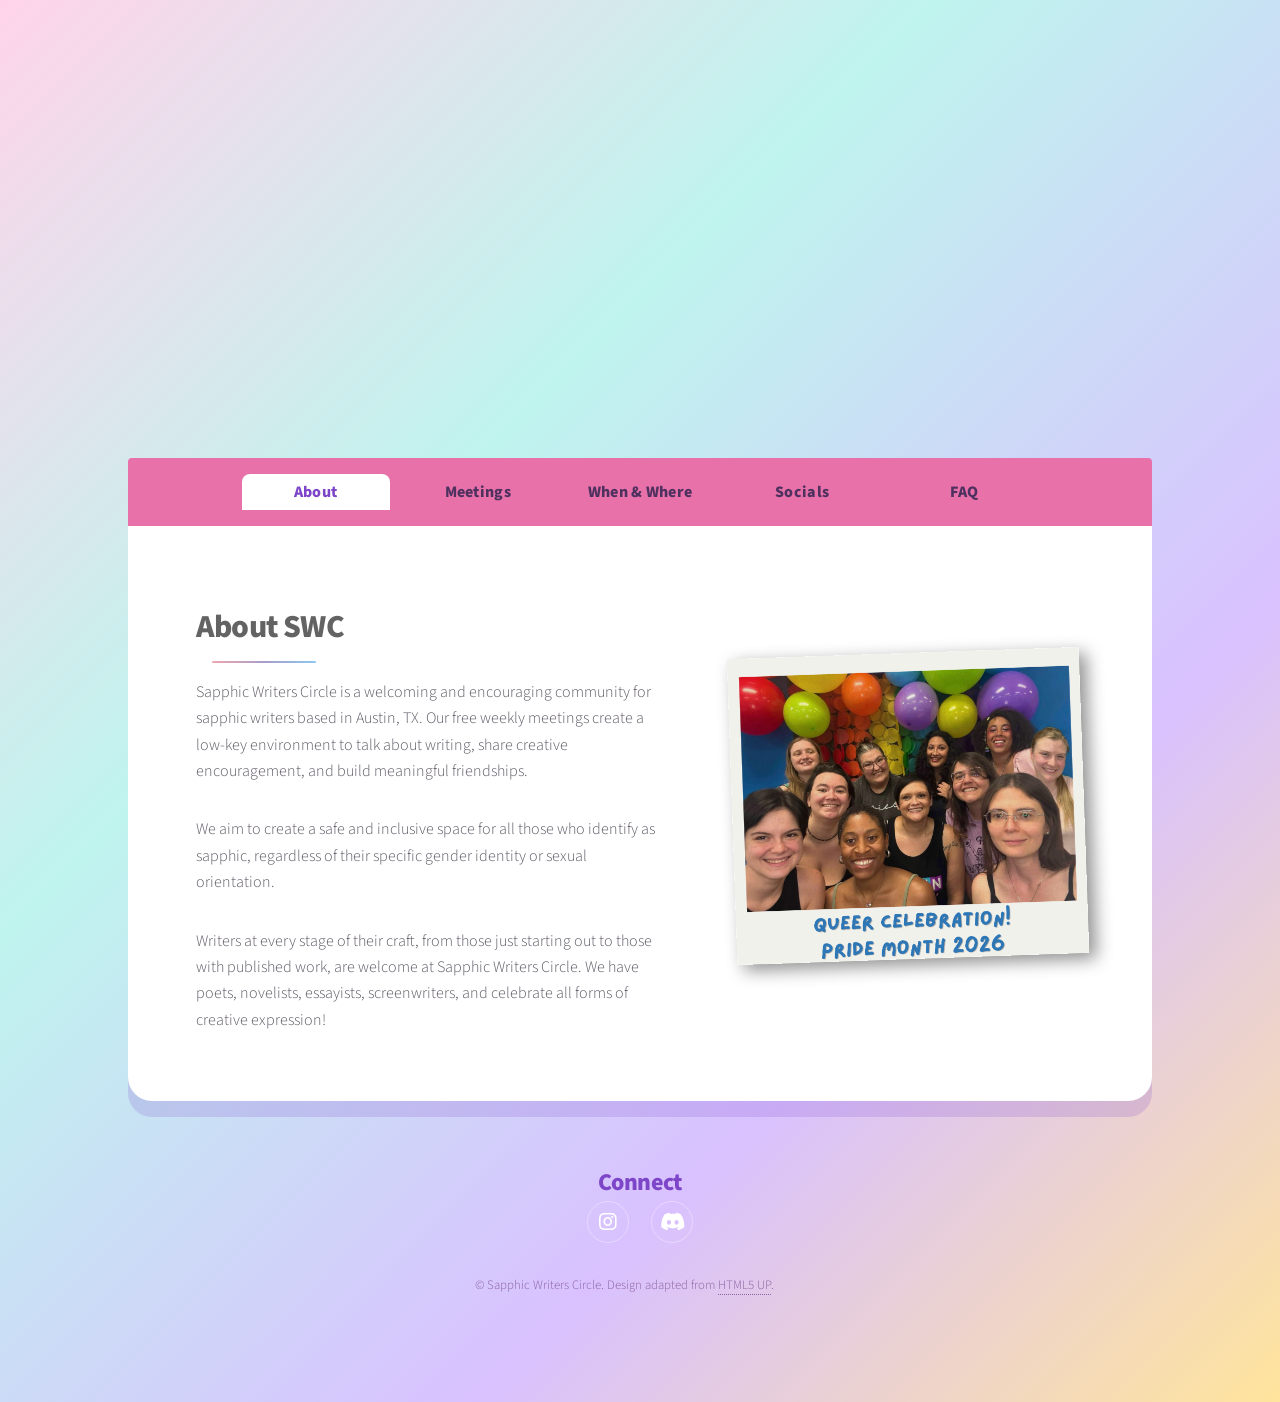
==== index.html @ b9297d07 "added custom discord widget" ====
<!doctype html>
<!--
	Stellar by HTML5 UP
	html5up.net | @ajlkn
	Free for personal and commercial use under the CCA 3.0 license (html5up.net/license)
-->
<html>
  <head>
    <!-- Google tag (gtag.js) -->
<script async src="https://www.googletagmanager.com/gtag/js?id=G-X03VENCHC3"></script>
<script>
  window.dataLayer = window.dataLayer || [];
  function gtag(){dataLayer.push(arguments);}
  gtag('js', new Date());

  gtag('config', 'G-X03VENCHC3');
</script>
    <title>Sapphic Writers Circle | Austin, TX</title>
    <link rel="icon" href="./favicon.ico" type="image/x-icon" />
    <meta charset="utf-8" />
    <meta
      name="viewport"
      content="width=device-width, initial-scale=1, user-scalable=no"
    />
    <meta
      name="description"
      content="Sapphic Writers Circle is a community writing group for sapphic writers in Austin, TX."
    />
    <link rel="stylesheet" href="assets/css/main.css" />
    <noscript
      ><link rel="stylesheet" href="assets/css/noscript.css"
    /></noscript>
    <link rel="stylesheet" href="assets/css/swc.css" />
  </head>
  <body class="is-preload">
    <div id="wrapper">
      <header id="header" class="alt">
        <span class="logo"><img src="images/swc2.svg" alt="" /></span>
        <h1>Sapphic Writers Circle</h1>
        <p>Community & creative support for sapphic writers in Austin, TX</p>
        <ul class="actions special">
          <li>
            <button class="button primary tab-link" data-tab="meetings">
              Come to a Meeting
            </button>
          </li>
          <li>
            <button class="button tab-link" data-tab="join">
              Join the Discord
            </button>
          </li>
        </ul>
      </header>

      <nav id="nav">
        <ul>
          <li>
            <button class="tab-link active" data-tab="about">About</button>
          </li>
          <li>
            <button class="tab-link" data-tab="expect">Meetings</button>
          </li>
          <li>
            <button class="tab-link" data-tab="meetings">When & Where</button>
          </li>
          <li><button class="tab-link" data-tab="join">Socials</button></li>
          <li><button class="tab-link" data-tab="faq">FAQ</button></li>
        </ul>
      </nav>

      <div id="main">
        <section id="about" class="main tab-panel active">
          <div class="spotlight">
            <div class="content">
              <header class="major">
                <h2 class="about-heading">About SWC</h2>
              </header>
              <p>
                Sapphic Writers Circle is a welcoming and encouraging community
                for sapphic writers based in Austin, TX. Our free weekly
                meetings create a low-key environment to talk about writing,
                share creative encouragement, and build meaningful friendships.
              </p>

              <p>
                We aim to create a safe and inclusive space for all those who
                identify as sapphic, regardless of their specific gender
                identity or sexual orientation.
              </p>

              <p>
                Writers at every stage of their craft, from those just starting
                out to those with published work, are welcome at Sapphic Writers
                Circle. We have poets, novelists, essayists, screenwriters, and
                celebrate all forms of creative expression!
              </p>
            </div>
            <span class="image about-image">
              <img src="images/swc-snap2.png" alt="" />
            </span>
          </div>
        </section>

        <section id="expect" class="main special tab-panel">
          <header class="major">
            <h2>What to Expect</h2>
            <p>
              No one likes being the new person in a room, so we want you to
              feel welcome from the start. Every meeting starts with a short
              round of intros: name, pronouns, and what type of writing you
              enjoy. We are all here to build community, and every person who
              walks in the door helps us do that.
            </p>
            <p>
              Beyond that, each meeting will look a little bit different! Here's
              a few of the activities we do:
            </p>
          </header>

          <ul class="features">
            <li>
              <span class="icon major style1 fa-comments"></span>
              <h3>Peer Workshops</h3>
              <p>
                We give encouraging feedback on each other’s writing, with a
                focus on what's working and what we want to see more of!
              </p>
            </li>
            <li>
              <span class="icon major style3 fa-lightbulb"></span>
              <h3>Zines & Creative Projects</h3>
              <p>
                We collaborate on themed zines and other projects, from
                brainstorming to reviewing submissions and putting everything
                together.
              </p>
            </li>
            <li>
              <span class="icon major style5 fa-star"></span>
              <h3>Odds & Ends</h3>
              <p>
                Some weeks are more casual: writing exercises and games, free
                write time, or seasonal parties. These weeks may be super
                unstructured, or we may have them planned weeks in advance.
              </p>
            </li>
          </ul>
        </section>

        <section id="meetings" class="main special tab-panel">
          <header class="major">
            <h2>When & Where</h2>
            <p id="wand">Every Saturday at 4 p.m.</p>
            <p id="andw">
              1700 Rutherford Ln<br />
              Austin, TX 78754
            </p>
            <p class="meeting-note">Free to attend and no RSVP required!</p>
          </header>

          <ul class="statistics">
            <li class="style1">
              <span class="icon solid fa-calendar"></span>
              <span class="stat-main">Saturday</span>
              <span class="stat-sub">Weekly</span>
            </li>

            <li class="style2">
              <span class="icon solid fa-clock"></span>
              <span class="stat-main">4:00 PM</span>
              <span class="stat-sub">2-hour sessions</span>
            </li>

            <li class="style3">
              <a
                class="location-card-link"
                href="https://maps.app.goo.gl/gLRKmzJCz7M3WcKt9"
                target="_blank"
                rel="noopener noreferrer"
                aria-label="Open 1700 Rutherford Lane in Google Maps"
              >
                <span class="icon solid fa-map-marker-alt"></span>

                <span class="stat-main address">
                  <span class="address-line-1">1700 Rutherford Ln</span>
                  <span class="address-line-2">Austin, TX 78754</span>
                </span>

                <span class="stat-sub">at Family Eldercare</span>
                <span class="stat-note">(use employee entrance!)</span>
                <!-- <span class="stat-action">Tap for directions →</span> -->
              </a>
            </li>
          </ul>

          <p class="content-thanks">
            Huge thanks to Family Eldercare for generously providing this space
            for us to meet in! Plenty of parking, A/C, and gender neutral
            bathrooms... what more could a sapphic want?
          </p>
        </section>

        <section id="join" class="main special tab-panel">
          <header class="major">
            <h2>Socials</h2>
          </header>

          <footer class="major">
           
            <ul class="social-widgets">

              <li>
                <div class="social-widget-intro">
              <p>
                  Follow us on Instagram for meeting reminders, cute event photos, and
                  important announcements.
                </p>
            </div>
                <blockquote
                  class="instagram-media"
                  data-instgrm-permalink="https://www.instagram.com/sapphicwriterscircle/?utm_source=ig_embed&amp;utm_campaign=loading"
                  data-instgrm-version="14"
                  style="
                    background: #fff;
                    border: 0;
                    border-radius: 3px;
                    box-shadow:
                      0 0 1px 0 rgba(0, 0, 0, 0.5),
                      0 1px 10px 0 rgba(0, 0, 0, 0.15);
                    margin: 1px;
                    max-width: 540px;
                    min-width: 326px;
                    padding: 0;
                    width: 99.375%;
                    width: -webkit-calc(100% - 2px);
                    width: calc(100% - 2px);
                  "
                >
                  <div style="padding: 16px">
                    <a
                      href="https://www.instagram.com/sapphicwriterscircle/?utm_source=ig_embed&amp;utm_campaign=loading"
                      style="
                        background: #ffffff;
                        line-height: 0;
                        padding: 0 0;
                        text-align: center;
                        text-decoration: none;
                        width: 100%;
                      "
                      target="_blank"
                    >
                      <div
                        style="
                          display: flex;
                          flex-direction: row;
                          align-items: center;
                        "
                      >
                        <div
                          style="
                            background-color: #f4f4f4;
                            border-radius: 50%;
                            flex-grow: 0;
                            height: 40px;
                            margin-right: 14px;
                            width: 40px;
                          "
                        ></div>
                        <div
                          style="
                            display: flex;
                            flex-direction: column;
                            flex-grow: 1;
                            justify-content: center;
                          "
                        >
                          <div
                            style="
                              background-color: #f4f4f4;
                              border-radius: 4px;
                              flex-grow: 0;
                              height: 14px;
                              margin-bottom: 6px;
                              width: 100px;
                            "
                          ></div>
                          <div
                            style="
                              background-color: #f4f4f4;
                              border-radius: 4px;
                              flex-grow: 0;
                              height: 14px;
                              width: 60px;
                            "
                          ></div>
                        </div>
                      </div>
                      <div style="padding: 19% 0"></div>
                      <div
                        style="
                          display: block;
                          height: 50px;
                          margin: 0 auto 12px;
                          width: 50px;
                        "
                      >
                        <svg
                          width="50px"
                          height="50px"
                          viewBox="0 0 60 60"
                          version="1.1"
                          xmlns="https://www.w3.org/2000/svg"
                          xmlns:xlink="https://www.w3.org/1999/xlink"
                        >
                          <g
                            stroke="none"
                            stroke-width="1"
                            fill="none"
                            fill-rule="evenodd"
                          >
                            <g
                              transform="translate(-511.000000, -20.000000)"
                              fill="#000000"
                            >
                              <g>
                                <path
                                  d="M556.869,30.41 C554.814,30.41 553.148,32.076 553.148,34.131 C553.148,36.186 554.814,37.852 556.869,37.852 C558.924,37.852 560.59,36.186 560.59,34.131 C560.59,32.076 558.924,30.41 556.869,30.41 M541,60.657 C535.114,60.657 530.342,55.887 530.342,50 C530.342,44.114 535.114,39.342 541,39.342 C546.887,39.342 551.658,44.114 551.658,50 C551.658,55.887 546.887,60.657 541,60.657 M541,33.886 C532.1,33.886 524.886,41.1 524.886,50 C524.886,58.899 532.1,66.113 541,66.113 C549.9,66.113 557.115,58.899 557.115,50 C557.115,41.1 549.9,33.886 541,33.886 M565.378,62.101 C565.244,65.022 564.756,66.606 564.346,67.663 C563.803,69.06 563.154,70.057 562.106,71.106 C561.058,72.155 560.06,72.803 558.662,73.347 C557.607,73.757 556.021,74.244 553.102,74.378 C549.944,74.521 548.997,74.552 541,74.552 C533.003,74.552 532.056,74.521 528.898,74.378 C525.979,74.244 524.393,73.757 523.338,73.347 C521.94,72.803 520.942,72.155 519.894,71.106 C518.846,70.057 518.197,69.06 517.654,67.663 C517.244,66.606 516.755,65.022 516.623,62.101 C516.479,58.943 516.448,57.996 516.448,50 C516.448,42.003 516.479,41.056 516.623,37.899 C516.755,34.978 517.244,33.391 517.654,32.338 C518.197,30.938 518.846,29.942 519.894,28.894 C520.942,27.846 521.94,27.196 523.338,26.654 C524.393,26.244 525.979,25.756 528.898,25.623 C532.057,25.479 533.004,25.448 541,25.448 C548.997,25.448 549.943,25.479 553.102,25.623 C556.021,25.756 557.607,26.244 558.662,26.654 C560.06,27.196 561.058,27.846 562.106,28.894 C563.154,29.942 563.803,30.938 564.346,32.338 C564.756,33.391 565.244,34.978 565.378,37.899 C565.522,41.056 565.552,42.003 565.552,50 C565.552,57.996 565.522,58.943 565.378,62.101 M570.82,37.631 C570.674,34.438 570.167,32.258 569.425,30.349 C568.659,28.377 567.633,26.702 565.965,25.035 C564.297,23.368 562.623,22.342 560.652,21.575 C558.743,20.834 556.562,20.326 553.369,20.18 C550.169,20.033 549.148,20 541,20 C532.853,20 531.831,20.033 528.631,20.18 C525.438,20.326 523.257,20.834 521.349,21.575 C519.376,22.342 517.703,23.368 516.035,25.035 C514.368,26.702 513.342,28.377 512.574,30.349 C511.834,32.258 511.326,34.438 511.181,37.631 C511.035,40.831 511,41.851 511,50 C511,58.147 511.035,59.17 511.181,62.369 C511.326,65.562 511.834,67.743 512.574,69.651 C513.342,71.625 514.368,73.296 516.035,74.965 C517.703,76.634 519.376,77.658 521.349,78.425 C523.257,79.167 525.438,79.673 528.631,79.82 C531.831,79.965 532.853,80.001 541,80.001 C549.148,80.001 550.169,79.965 553.369,79.82 C556.562,79.673 558.743,79.167 560.652,78.425 C562.623,77.658 564.297,76.634 565.965,74.965 C567.633,73.296 568.659,71.625 569.425,69.651 C570.167,67.743 570.674,65.562 570.82,62.369 C570.966,59.17 571,58.147 571,50 C571,41.851 570.966,40.831 570.82,37.631"
                                ></path>
                              </g>
                            </g>
                          </g>
                        </svg>
                      </div>
                      <div style="padding-top: 8px">
                        <div
                          style="
                            color: #3897f0;
                            font-family: Arial, sans-serif;
                            font-size: 14px;
                            font-style: normal;
                            font-weight: 550;
                            line-height: 18px;
                          "
                        >
                          View this profile on Instagram
                        </div>
                      </div>
                      <div style="padding: 12.5% 0"></div>
                      <div
                        style="
                          display: flex;
                          flex-direction: row;
                          margin-bottom: 14px;
                          align-items: center;
                        "
                      >
                        <div>
                          <div
                            style="
                              background-color: #f4f4f4;
                              border-radius: 50%;
                              height: 12.5px;
                              width: 12.5px;
                              transform: translateX(0px) translateY(7px);
                            "
                          ></div>
                          <div
                            style="
                              background-color: #f4f4f4;
                              height: 12.5px;
                              transform: rotate(-45deg) translateX(3px)
                                translateY(1px);
                              width: 12.5px;
                              flex-grow: 0;
                              margin-right: 14px;
                              margin-left: 2px;
                            "
                          ></div>
                          <div
                            style="
                              background-color: #f4f4f4;
                              border-radius: 50%;
                              height: 12.5px;
                              width: 12.5px;
                              transform: translateX(9px) translateY(-18px);
                            "
                          ></div>
                        </div>
                        <div style="margin-left: 8px">
                          <div
                            style="
                              background-color: #f4f4f4;
                              border-radius: 50%;
                              flex-grow: 0;
                              height: 20px;
                              width: 20px;
                            "
                          ></div>
                          <div
                            style="
                              width: 0;
                              height: 0;
                              border-top: 2px solid transparent;
                              border-left: 6px solid #f4f4f4;
                              border-bottom: 2px solid transparent;
                              transform: translateX(16px) translateY(-4px)
                                rotate(30deg);
                            "
                          ></div>
                        </div>
                        <div style="margin-left: auto">
                          <div
                            style="
                              width: 0px;
                              border-top: 8px solid #f4f4f4;
                              border-right: 8px solid transparent;
                              transform: translateY(16px);
                            "
                          ></div>
                          <div
                            style="
                              background-color: #f4f4f4;
                              flex-grow: 0;
                              height: 12px;
                              width: 16px;
                              transform: translateY(-4px);
                            "
                          ></div>
                          <div
                            style="
                              width: 0;
                              height: 0;
                              border-top: 8px solid #f4f4f4;
                              border-left: 8px solid transparent;
                              transform: translateY(-4px) translateX(8px);
                            "
                          ></div>
                        </div>
                      </div>
                      <div
                        style="
                          display: flex;
                          flex-direction: column;
                          flex-grow: 1;
                          justify-content: center;
                          margin-bottom: 24px;
                        "
                      >
                        <div
                          style="
                            background-color: #f4f4f4;
                            border-radius: 4px;
                            flex-grow: 0;
                            height: 14px;
                            margin-bottom: 6px;
                            width: 224px;
                          "
                        ></div>
                        <div
                          style="
                            background-color: #f4f4f4;
                            border-radius: 4px;
                            flex-grow: 0;
                            height: 14px;
                            width: 144px;
                          "
                        ></div></div
                    ></a>
                    <p
                      style="
                        color: #c9c8cd;
                        font-family: Arial, sans-serif;
                        font-size: 14px;
                        line-height: 17px;
                        margin-bottom: 0;
                        margin-top: 8px;
                        overflow: hidden;
                        padding: 8px 0 7px;
                        text-align: center;
                        text-overflow: ellipsis;
                        white-space: nowrap;
                      "
                    >
                      <a
                        href="https://www.instagram.com/sapphicwriterscircle/?utm_source=ig_embed&amp;utm_campaign=loading"
                        style="
                          color: #c9c8cd;
                          font-family: Arial, sans-serif;
                          font-size: 14px;
                          font-style: normal;
                          font-weight: normal;
                          line-height: 17px;
                        "
                        target="_blank"
                        >Sapphic Writers ATX</a
                      >
                      (@<a
                        href="https://www.instagram.com/sapphicwriterscircle/?utm_source=ig_embed&amp;utm_campaign=loading"
                        style="
                          color: #c9c8cd;
                          font-family: Arial, sans-serif;
                          font-size: 14px;
                          font-style: normal;
                          font-weight: normal;
                          line-height: 17px;
                        "
                        target="_blank"
                        >sapphicwriterscircle</a
                      >) • Instagram photos and videos
                    </p>
                  </div>
                </blockquote>
                <script async src="//www.instagram.com/embed.js"></script>
              </li>
         <div class="social-widget-intro">
              <p>
                  Join our Discord to receive member #announcements, participate in a #peer-workshop, collaborate on #zine-planning, attend virtual #wednesday-write-nights, and #chatty-chat in between meetings.
                </p>
            </div>
            <ul class="social-widgets">


<li>
  <div id="discord-widget-card">
    <div id="discord-widget-content">Loading Discord server...</div>
  </div>
</li>

<script>
  const discordChannels = [
    "announcements",
    "introductions-and-bios",
    "peer-workshop",
    "zine-planning",
    "wednesday-write-nights",
    "chatty-chat",
  ];

  fetch('https://discord.com/api/guilds/1398002571528114196/widget.json')
    .then(res => res.json())
    .then(data => {
      const channelsHtml = discordChannels
        .map(name => `<li class="discord-widget-channel"><span class="discord-widget-channel-icon">#</span>${name}</li>`)
        .join('');

      document.getElementById('discord-widget-content').innerHTML = `
        <div class="discord-widget-header">
          <span class="discord-widget-logo">SWC Discord</span>
        </div>
        <ul class="discord-widget-channels">${channelsHtml}</ul>
        <div class="discord-widget-footer">
          <span class="discord-widget-tagline">A space for sapphic writers in ATX</span>
          <a href="${data.instant_invite}" target="_blank" rel="noopener noreferrer" class="discord-widget-join">Join Discord</a>
        </div>
      `;
    })
    .catch(() => {
      document.getElementById('discord-widget-content').innerHTML =
        '<a href="https://discord.gg/nKW9PHcg6" class="discord-widget-join">Join the Discord</a>';
    });
</script>
            </ul>
          </footer>
        </section>

        <section id="faq" class="main special tab-panel">
          <header class="major">
            <h2>FAQ</h2>
          </header>

          <div class="faq-controls">
            <button
              class="faq-toggle"
              type="button"
              aria-expanded="false"
              aria-label="Expand all FAQs"
            >
              +
            </button>
          </div>

          <div class="faq-list">
            <details class="faq-item">
              <summary>Do I need to RSVP?</summary>
              <p>Nope! Just show up :) We’ll be there!</p>
            </details>

            <details class="faq-item">
              <summary>Is it okay if I come alone?</summary>
              <p>You’re not alone, you’ll have us ;) but yes, totally fine!</p>
            </details>

            <details class="faq-item">
              <summary>
                What if I’m [shy/awkward/quiet/neurodivergent/etc]?
              </summary>
              <p>Welcome to the club lol.</p>
            </details>

            <details class="faq-item">
              <summary>Do I have to introduce myself?</summary>
              <p>Yes please! But you can come prepared! We always ask:</p>
              <ul>
                <li>your name</li>
                <li>your preferred pronouns</li>
                <li>
                  what writing project you’re working on OR what kinds of things
                  you like to write
                </li>
              </ul>
            </details>

            <details class="faq-item">
              <summary>
                I’m not currently working on a writing project! Can I still
                come?
              </summary>
              <p>
                YES! You have the soul of a writer, whether or not you’re
                writing. Most of us cycle through phases of writing/not writing.
                It's totally normal!
              </p>
            </details>

            <details class="faq-item">
              <summary>
                I write [insert genre here]. Is this group for me?
              </summary>
              <p>
                Yes, we welcome all genres of writing: poetry, short stories,
                fantasy, romance, sci-fi, essays, journal/diary, memoirs,
                non-fiction, screenplays, blogs, really long text messages to
                your besties, love letters you’ll never send. Did I already
                mention about having the soul of a writer?
              </p>
            </details>

            <details class="faq-item">
              <summary>Do I have to share my work?</summary>
              <p>
                Meetings are more about community building than reading each
                other's work. When work is shared (via Discord, peer workshops,
                or in the zine) it is always optional.
              </p>
            </details>

            <details class="faq-item">
              <summary>How many people usually attend?</summary>
              <p>Usually between 6-10 sapphic writers.</p>
            </details>

            <details class="faq-item">
              <summary>
                What if I have more questions that aren’t listed in your
                incredibly thorough FAQ?
              </summary>
              <p>DM me on IG :)</p>
            </details>

            <details class="faq-item">
              <summary>I’m nervous.</summary>
              <p>
                The best way to make friends is usually the scariest. It means
                you’re doing something right!
              </p>
            </details>
          </div>
        </section>
      </div>

      <footer id="footer">
        <!-- <section>
          <h2>Sapphic Writers Circle</h2>
          <p>[Short footer description]</p>
        </section> -->

        <section>
          <h2>Connect</h2>
          <ul class="icons">
            <li>
              <a
                href="https://www.instagram.com/sapphicwriterscircle/"
                class="icon brands fa-instagram alt"
                ><span class="label">Instagram</span></a
              >
            </li>
            <li>
              <a
                href="https://discord.gg/nKW9PHcg6"
                class="icon brands fa-discord alt"
                ><span class="label">Discord</span></a
              >
            </li>
          </ul>
        </section>

        <p class="copyright">
          &copy; Sapphic Writers Circle. Design adapted from
          <a href="https://html5up.net">HTML5 UP</a>.
        </p>
      </footer>
    </div>

    <script src="assets/js/jquery.min.js"></script>
    <script src="assets/js/jquery.scrollex.min.js"></script>
    <script src="assets/js/jquery.scrolly.min.js"></script>
    <script src="assets/js/browser.min.js"></script>
    <script src="assets/js/breakpoints.min.js"></script>
    <script src="assets/js/util.js"></script>
    <script src="assets/js/main.js"></script>
    <script src="assets/js/tabs.js"></script>
    <script>
      const faqToggle = document.querySelector(".faq-toggle");
      const faqItems = document.querySelectorAll(".faq-item");

      faqToggle.addEventListener("click", () => {
        const shouldOpen = faqToggle.getAttribute("aria-expanded") === "false";

        faqItems.forEach((item) => {
          item.open = shouldOpen;
        });

        faqToggle.setAttribute("aria-expanded", shouldOpen);
        faqToggle.setAttribute(
          "aria-label",
          shouldOpen ? "Collapse all FAQs" : "Expand all FAQs",
        );
        faqToggle.textContent = shouldOpen ? "–" : "+";
      });
    </script>
  </body>
</html>
---- assets/css/main.css ----
@import url(fontawesome-all.min.css);
@import "https://fonts.googleapis.com/css?family=Source+Sans+Pro:300,400";

/*
	Stellar by HTML5 UP
	html5up.net | @ajlkn
	Free for personal and commercial use under the CCA 3.0 license (html5up.net/license)
*/

html,
body,
div,
span,
applet,
object,
iframe,
h1,
h2,
h3,
h4,
h5,
h6,
p,
blockquote,
pre,
a,
abbr,
acronym,
address,
big,
cite,
code,
del,
dfn,
em,
img,
ins,
kbd,
q,
s,
samp,
small,
strike,
strong,
sub,
sup,
tt,
var,
b,
u,
i,
center,
dl,
dt,
dd,
ol,
ul,
li,
fieldset,
form,
label,
legend,
table,
caption,
tbody,
tfoot,
thead,
tr,
th,
td,
article,
aside,
canvas,
details,
embed,
figure,
figcaption,
footer,
header,
hgroup,
menu,
nav,
output,
ruby,
section,
summary,
time,
mark,
audio,
video {
  margin: 0;
  padding: 0;
  border: 0;
  font-size: 100%;
  font: inherit;
  vertical-align: baseline;
}

article,
aside,
details,
figcaption,
figure,
footer,
header,
hgroup,
menu,
nav,
section {
  display: block;
}

body {
  line-height: 1;
}

ol,
ul {
  list-style: none;
}

blockquote,
q {
  quotes: none;
}

blockquote:before,
blockquote:after,
q:before,
q:after {
  content: "";
  content: none;
}

table {
  border-collapse: collapse;
  border-spacing: 0;
}

body {
  -webkit-text-size-adjust: none;
}

mark {
  background-color: transparent;
  color: inherit;
}

input::-moz-focus-inner {
  border: 0;
  padding: 0;
}

input,
select,
textarea {
  -moz-appearance: none;
  -webkit-appearance: none;
  -ms-appearance: none;
  appearance: none;
}

/* Basic */

@-ms-viewport {
  width: device-width;
}

body {
  -ms-overflow-style: scrollbar;
}

@media screen and (max-width: 480px) {
  html,
  body {
    min-width: 320px;
  }
}

html {
  box-sizing: border-box;
}

*,
*:before,
*:after {
  box-sizing: inherit;
}

body {
  background-color: #935d8c;
  background-image:
    url("images/overlay.png"),
    -moz-linear-gradient(45deg, #e37682 15%, #5f4d93 85%);
  background-image:
    url("images/overlay.png"),
    -webkit-linear-gradient(45deg, #e37682 15%, #5f4d93 85%);
  background-image:
    url("images/overlay.png"),
    -ms-linear-gradient(45deg, #e37682 15%, #5f4d93 85%);
  background-image:
    url("images/overlay.png"), linear-gradient(45deg, #e37682 15%, #5f4d93 85%);
}

body.is-preload *,
body.is-preload *:before,
body.is-preload *:after {
  -moz-animation: none !important;
  -webkit-animation: none !important;
  -ms-animation: none !important;
  animation: none !important;
  -moz-transition: none !important;
  -webkit-transition: none !important;
  -ms-transition: none !important;
  transition: none !important;
}

/* Type */

body {
  background-color: #935d8c;
  color: rgba(255, 255, 255, 0.65);
}

body,
input,
select,
textarea {
  font-family: "Source Sans Pro", Helvetica, sans-serif;
  font-size: 17pt;
  font-weight: 300;
  line-height: 1.65;
}

@media screen and (max-width: 1680px) {
  body,
  input,
  select,
  textarea {
    font-size: 14pt;
  }
}

@media screen and (max-width: 1280px) {
  body,
  input,
  select,
  textarea {
    font-size: 12pt;
  }
}

@media screen and (max-width: 360px) {
  body,
  input,
  select,
  textarea {
    font-size: 11pt;
  }
}

a {
  -moz-transition:
    color 0.2s ease,
    border-bottom 0.2s ease;
  -webkit-transition:
    color 0.2s ease,
    border-bottom 0.2s ease;
  -ms-transition:
    color 0.2s ease,
    border-bottom 0.2s ease;
  transition:
    color 0.2s ease,
    border-bottom 0.2s ease;
  text-decoration: none;
  border-bottom: dotted 1px;
  color: inherit;
}

/* a:hover {
  border-bottom-color: transparent;
} */

strong,
b {
  font-weight: 400;
}

em,
i {
  font-style: italic;
}

p {
  margin: 0 0 2em 0;
}

p.content {
  -moz-columns: 20em 2;
  -webkit-columns: 20em 2;
  -ms-columns: 20em 2;
  columns: 20em 2;
  -moz-column-gap: 2em;
  -webkit-column-gap: 2em;
  -ms-column-gap: 2em;
  column-gap: 2em;
  text-align: justify;
}

h1,
h2,
h3,
h4,
h5,
h6 {
  font-weight: 300;
  line-height: 1.5;
  margin: 0 0 0.7em 0;
  letter-spacing: -0.025em;
}

h1 a,
h2 a,
h3 a,
h4 a,
h5 a,
h6 a {
  color: inherit;
  text-decoration: none;
}

h1 {
  font-size: 2.5em;
  line-height: 1.2;
}

h2 {
  font-size: 1.5em;
}

h3 {
  font-size: 1.25em;
}

h4 {
  font-size: 1.1em;
}

h5 {
  font-size: 0.9em;
}

h6 {
  font-size: 0.7em;
}

@media screen and (max-width: 736px) {
  h1 {
    font-size: 2em;
  }
}

sub {
  font-size: 0.8em;
  position: relative;
  top: 0.5em;
}

sup {
  font-size: 0.8em;
  position: relative;
  top: -0.5em;
}

blockquote {
  border-left: solid 4px;
  font-style: italic;
  margin: 0 0 2em 0;
  padding: 0.5em 0 0.5em 2em;
}

code {
  border-radius: 8px;
  border: solid 1px;
  font-family: "Courier New", monospace;
  font-size: 0.9em;
  margin: 0 0.25em;
  padding: 0.25em 0.65em;
}

pre {
  -webkit-overflow-scrolling: touch;
  font-family: "Courier New", monospace;
  font-size: 0.9em;
  margin: 0 0 2em 0;
}

pre code {
  display: block;
  line-height: 1.75;
  padding: 1em 1.5em;
  overflow-x: auto;
}

hr {
  border: 0;
  border-bottom: solid 1px;
  margin: 2em 0;
}

hr.major {
  margin: 3em 0;
}

.align-left {
  text-align: left;
}

.align-center {
  text-align: center;
}

.align-right {
  text-align: right;
}

input,
select,
textarea {
  color: #ffffff;
}

a:hover {
  color: #ffffff;
}

strong,
b {
  color: #ffffff;
}

h1,
h2,
h3,
h4,
h5,
h6 {
  color: #ffffff;
}

blockquote {
  border-left-color: rgba(255, 255, 255, 0.35);
}

code {
  background: rgba(255, 255, 255, 0.075);
  border-color: rgba(255, 255, 255, 0.35);
}

hr {
  border-bottom-color: rgba(255, 255, 255, 0.35);
}

/* Row */

.row {
  display: flex;
  flex-wrap: wrap;
  box-sizing: border-box;
  align-items: stretch;
}

.row > * {
  box-sizing: border-box;
}

.row.gtr-uniform > * > :last-child {
  margin-bottom: 0;
}

.row.aln-left {
  justify-content: flex-start;
}

.row.aln-center {
  justify-content: center;
}

.row.aln-right {
  justify-content: flex-end;
}

.row.aln-top {
  align-items: flex-start;
}

.row.aln-middle {
  align-items: center;
}

.row.aln-bottom {
  align-items: flex-end;
}

.row > .imp {
  order: -1;
}

.row > .col-1 {
  width: 8.33333%;
}

.row > .off-1 {
  margin-left: 8.33333%;
}

.row > .col-2 {
  width: 16.66667%;
}

.row > .off-2 {
  margin-left: 16.66667%;
}

.row > .col-3 {
  width: 25%;
}

.row > .off-3 {
  margin-left: 25%;
}

.row > .col-4 {
  width: 33.33333%;
}

.row > .off-4 {
  margin-left: 33.33333%;
}

.row > .col-5 {
  width: 41.66667%;
}

.row > .off-5 {
  margin-left: 41.66667%;
}

.row > .col-6 {
  width: 50%;
}

.row > .off-6 {
  margin-left: 50%;
}

.row > .col-7 {
  width: 58.33333%;
}

.row > .off-7 {
  margin-left: 58.33333%;
}

.row > .col-8 {
  width: 66.66667%;
}

.row > .off-8 {
  margin-left: 66.66667%;
}

.row > .col-9 {
  width: 75%;
}

.row > .off-9 {
  margin-left: 75%;
}

.row > .col-10 {
  width: 83.33333%;
}

.row > .off-10 {
  margin-left: 83.33333%;
}

.row > .col-11 {
  width: 91.66667%;
}

.row > .off-11 {
  margin-left: 91.66667%;
}

.row > .col-12 {
  width: 100%;
}

.row > .off-12 {
  margin-left: 100%;
}

.row.gtr-0 {
  margin-top: 0;
  margin-left: 0em;
}

.row.gtr-0 > * {
  padding: 0 0 0 0em;
}

.row.gtr-0.gtr-uniform {
  margin-top: 0em;
}

.row.gtr-0.gtr-uniform > * {
  padding-top: 0em;
}

.row.gtr-25 {
  margin-top: 0;
  margin-left: -0.375em;
}

.row.gtr-25 > * {
  padding: 0 0 0 0.375em;
}

.row.gtr-25.gtr-uniform {
  margin-top: -0.375em;
}

.row.gtr-25.gtr-uniform > * {
  padding-top: 0.375em;
}

.row.gtr-50 {
  margin-top: 0;
  margin-left: -0.75em;
}

.row.gtr-50 > * {
  padding: 0 0 0 0.75em;
}

.row.gtr-50.gtr-uniform {
  margin-top: -0.75em;
}

.row.gtr-50.gtr-uniform > * {
  padding-top: 0.75em;
}

.row {
  margin-top: 0;
  margin-left: -1.5em;
}

.row > * {
  padding: 0 0 0 1.5em;
}

.row.gtr-uniform {
  margin-top: -1.5em;
}

.row.gtr-uniform > * {
  padding-top: 1.5em;
}

.row.gtr-150 {
  margin-top: 0;
  margin-left: -2.25em;
}

.row.gtr-150 > * {
  padding: 0 0 0 2.25em;
}

.row.gtr-150.gtr-uniform {
  margin-top: -2.25em;
}

.row.gtr-150.gtr-uniform > * {
  padding-top: 2.25em;
}

.row.gtr-200 {
  margin-top: 0;
  margin-left: -3em;
}

.row.gtr-200 > * {
  padding: 0 0 0 3em;
}

.row.gtr-200.gtr-uniform {
  margin-top: -3em;
}

.row.gtr-200.gtr-uniform > * {
  padding-top: 3em;
}

@media screen and (max-width: 1680px) {
  .row {
    display: flex;
    flex-wrap: wrap;
    box-sizing: border-box;
    align-items: stretch;
  }

  .row > * {
    box-sizing: border-box;
  }

  .row.gtr-uniform > * > :last-child {
    margin-bottom: 0;
  }

  .row.aln-left {
    justify-content: flex-start;
  }

  .row.aln-center {
    justify-content: center;
  }

  .row.aln-right {
    justify-content: flex-end;
  }

  .row.aln-top {
    align-items: flex-start;
  }

  .row.aln-middle {
    align-items: center;
  }

  .row.aln-bottom {
    align-items: flex-end;
  }

  .row > .imp-xlarge {
    order: -1;
  }

  .row > .col-1-xlarge {
    width: 8.33333%;
  }

  .row > .off-1-xlarge {
    margin-left: 8.33333%;
  }

  .row > .col-2-xlarge {
    width: 16.66667%;
  }

  .row > .off-2-xlarge {
    margin-left: 16.66667%;
  }

  .row > .col-3-xlarge {
    width: 25%;
  }

  .row > .off-3-xlarge {
    margin-left: 25%;
  }

  .row > .col-4-xlarge {
    width: 33.33333%;
  }

  .row > .off-4-xlarge {
    margin-left: 33.33333%;
  }

  .row > .col-5-xlarge {
    width: 41.66667%;
  }

  .row > .off-5-xlarge {
    margin-left: 41.66667%;
  }

  .row > .col-6-xlarge {
    width: 50%;
  }

  .row > .off-6-xlarge {
    margin-left: 50%;
  }

  .row > .col-7-xlarge {
    width: 58.33333%;
  }

  .row > .off-7-xlarge {
    margin-left: 58.33333%;
  }

  .row > .col-8-xlarge {
    width: 66.66667%;
  }

  .row > .off-8-xlarge {
    margin-left: 66.66667%;
  }

  .row > .col-9-xlarge {
    width: 75%;
  }

  .row > .off-9-xlarge {
    margin-left: 75%;
  }

  .row > .col-10-xlarge {
    width: 83.33333%;
  }

  .row > .off-10-xlarge {
    margin-left: 83.33333%;
  }

  .row > .col-11-xlarge {
    width: 91.66667%;
  }

  .row > .off-11-xlarge {
    margin-left: 91.66667%;
  }

  .row > .col-12-xlarge {
    width: 100%;
  }

  .row > .off-12-xlarge {
    margin-left: 100%;
  }

  .row.gtr-0 {
    margin-top: 0;
    margin-left: 0em;
  }

  .row.gtr-0 > * {
    padding: 0 0 0 0em;
  }

  .row.gtr-0.gtr-uniform {
    margin-top: 0em;
  }

  .row.gtr-0.gtr-uniform > * {
    padding-top: 0em;
  }

  .row.gtr-25 {
    margin-top: 0;
    margin-left: -0.375em;
  }

  .row.gtr-25 > * {
    padding: 0 0 0 0.375em;
  }

  .row.gtr-25.gtr-uniform {
    margin-top: -0.375em;
  }

  .row.gtr-25.gtr-uniform > * {
    padding-top: 0.375em;
  }

  .row.gtr-50 {
    margin-top: 0;
    margin-left: -0.75em;
  }

  .row.gtr-50 > * {
    padding: 0 0 0 0.75em;
  }

  .row.gtr-50.gtr-uniform {
    margin-top: -0.75em;
  }

  .row.gtr-50.gtr-uniform > * {
    padding-top: 0.75em;
  }

  .row {
    margin-top: 0;
    margin-left: -1.5em;
  }

  .row > * {
    padding: 0 0 0 1.5em;
  }

  .row.gtr-uniform {
    margin-top: -1.5em;
  }

  .row.gtr-uniform > * {
    padding-top: 1.5em;
  }

  .row.gtr-150 {
    margin-top: 0;
    margin-left: -2.25em;
  }

  .row.gtr-150 > * {
    padding: 0 0 0 2.25em;
  }

  .row.gtr-150.gtr-uniform {
    margin-top: -2.25em;
  }

  .row.gtr-150.gtr-uniform > * {
    padding-top: 2.25em;
  }

  .row.gtr-200 {
    margin-top: 0;
    margin-left: -3em;
  }

  .row.gtr-200 > * {
    padding: 0 0 0 3em;
  }

  .row.gtr-200.gtr-uniform {
    margin-top: -3em;
  }

  .row.gtr-200.gtr-uniform > * {
    padding-top: 3em;
  }
}

@media screen and (max-width: 1280px) {
  .row {
    display: flex;
    flex-wrap: wrap;
    box-sizing: border-box;
    align-items: stretch;
  }

  .row > * {
    box-sizing: border-box;
  }

  .row.gtr-uniform > * > :last-child {
    margin-bottom: 0;
  }

  .row.aln-left {
    justify-content: flex-start;
  }

  .row.aln-center {
    justify-content: center;
  }

  .row.aln-right {
    justify-content: flex-end;
  }

  .row.aln-top {
    align-items: flex-start;
  }

  .row.aln-middle {
    align-items: center;
  }

  .row.aln-bottom {
    align-items: flex-end;
  }

  .row > .imp-large {
    order: -1;
  }

  .row > .col-1-large {
    width: 8.33333%;
  }

  .row > .off-1-large {
    margin-left: 8.33333%;
  }

  .row > .col-2-large {
    width: 16.66667%;
  }

  .row > .off-2-large {
    margin-left: 16.66667%;
  }

  .row > .col-3-large {
    width: 25%;
  }

  .row > .off-3-large {
    margin-left: 25%;
  }

  .row > .col-4-large {
    width: 33.33333%;
  }

  .row > .off-4-large {
    margin-left: 33.33333%;
  }

  .row > .col-5-large {
    width: 41.66667%;
  }

  .row > .off-5-large {
    margin-left: 41.66667%;
  }

  .row > .col-6-large {
    width: 50%;
  }

  .row > .off-6-large {
    margin-left: 50%;
  }

  .row > .col-7-large {
    width: 58.33333%;
  }

  .row > .off-7-large {
    margin-left: 58.33333%;
  }

  .row > .col-8-large {
    width: 66.66667%;
  }

  .row > .off-8-large {
    margin-left: 66.66667%;
  }

  .row > .col-9-large {
    width: 75%;
  }

  .row > .off-9-large {
    margin-left: 75%;
  }

  .row > .col-10-large {
    width: 83.33333%;
  }

  .row > .off-10-large {
    margin-left: 83.33333%;
  }

  .row > .col-11-large {
    width: 91.66667%;
  }

  .row > .off-11-large {
    margin-left: 91.66667%;
  }

  .row > .col-12-large {
    width: 100%;
  }

  .row > .off-12-large {
    margin-left: 100%;
  }

  .row.gtr-0 {
    margin-top: 0;
    margin-left: 0em;
  }

  .row.gtr-0 > * {
    padding: 0 0 0 0em;
  }

  .row.gtr-0.gtr-uniform {
    margin-top: 0em;
  }

  .row.gtr-0.gtr-uniform > * {
    padding-top: 0em;
  }

  .row.gtr-25 {
    margin-top: 0;
    margin-left: -0.375em;
  }

  .row.gtr-25 > * {
    padding: 0 0 0 0.375em;
  }

  .row.gtr-25.gtr-uniform {
    margin-top: -0.375em;
  }

  .row.gtr-25.gtr-uniform > * {
    padding-top: 0.375em;
  }

  .row.gtr-50 {
    margin-top: 0;
    margin-left: -0.75em;
  }

  .row.gtr-50 > * {
    padding: 0 0 0 0.75em;
  }

  .row.gtr-50.gtr-uniform {
    margin-top: -0.75em;
  }

  .row.gtr-50.gtr-uniform > * {
    padding-top: 0.75em;
  }

  .row {
    margin-top: 0;
    margin-left: -1.5em;
  }

  .row > * {
    padding: 0 0 0 1.5em;
  }

  .row.gtr-uniform {
    margin-top: -1.5em;
  }

  .row.gtr-uniform > * {
    padding-top: 1.5em;
  }

  .row.gtr-150 {
    margin-top: 0;
    margin-left: -2.25em;
  }

  .row.gtr-150 > * {
    padding: 0 0 0 2.25em;
  }

  .row.gtr-150.gtr-uniform {
    margin-top: -2.25em;
  }

  .row.gtr-150.gtr-uniform > * {
    padding-top: 2.25em;
  }

  .row.gtr-200 {
    margin-top: 0;
    margin-left: -3em;
  }

  .row.gtr-200 > * {
    padding: 0 0 0 3em;
  }

  .row.gtr-200.gtr-uniform {
    margin-top: -3em;
  }

  .row.gtr-200.gtr-uniform > * {
    padding-top: 3em;
  }
}

@media screen and (max-width: 980px) {
  .row {
    display: flex;
    flex-wrap: wrap;
    box-sizing: border-box;
    align-items: stretch;
  }

  .row > * {
    box-sizing: border-box;
  }

  .row.gtr-uniform > * > :last-child {
    margin-bottom: 0;
  }

  .row.aln-left {
    justify-content: flex-start;
  }

  .row.aln-center {
    justify-content: center;
  }

  .row.aln-right {
    justify-content: flex-end;
  }

  .row.aln-top {
    align-items: flex-start;
  }

  .row.aln-middle {
    align-items: center;
  }

  .row.aln-bottom {
    align-items: flex-end;
  }

  .row > .imp-medium {
    order: -1;
  }

  .row > .col-1-medium {
    width: 8.33333%;
  }

  .row > .off-1-medium {
    margin-left: 8.33333%;
  }

  .row > .col-2-medium {
    width: 16.66667%;
  }

  .row > .off-2-medium {
    margin-left: 16.66667%;
  }

  .row > .col-3-medium {
    width: 25%;
  }

  .row > .off-3-medium {
    margin-left: 25%;
  }

  .row > .col-4-medium {
    width: 33.33333%;
  }

  .row > .off-4-medium {
    margin-left: 33.33333%;
  }

  .row > .col-5-medium {
    width: 41.66667%;
  }

  .row > .off-5-medium {
    margin-left: 41.66667%;
  }

  .row > .col-6-medium {
    width: 50%;
  }

  .row > .off-6-medium {
    margin-left: 50%;
  }

  .row > .col-7-medium {
    width: 58.33333%;
  }

  .row > .off-7-medium {
    margin-left: 58.33333%;
  }

  .row > .col-8-medium {
    width: 66.66667%;
  }

  .row > .off-8-medium {
    margin-left: 66.66667%;
  }

  .row > .col-9-medium {
    width: 75%;
  }

  .row > .off-9-medium {
    margin-left: 75%;
  }

  .row > .col-10-medium {
    width: 83.33333%;
  }

  .row > .off-10-medium {
    margin-left: 83.33333%;
  }

  .row > .col-11-medium {
    width: 91.66667%;
  }

  .row > .off-11-medium {
    margin-left: 91.66667%;
  }

  .row > .col-12-medium {
    width: 100%;
  }

  .row > .off-12-medium {
    margin-left: 100%;
  }

  .row.gtr-0 {
    margin-top: 0;
    margin-left: 0em;
  }

  .row.gtr-0 > * {
    padding: 0 0 0 0em;
  }

  .row.gtr-0.gtr-uniform {
    margin-top: 0em;
  }

  .row.gtr-0.gtr-uniform > * {
    padding-top: 0em;
  }

  .row.gtr-25 {
    margin-top: 0;
    margin-left: -0.375em;
  }

  .row.gtr-25 > * {
    padding: 0 0 0 0.375em;
  }

  .row.gtr-25.gtr-uniform {
    margin-top: -0.375em;
  }

  .row.gtr-25.gtr-uniform > * {
    padding-top: 0.375em;
  }

  .row.gtr-50 {
    margin-top: 0;
    margin-left: -0.75em;
  }

  .row.gtr-50 > * {
    padding: 0 0 0 0.75em;
  }

  .row.gtr-50.gtr-uniform {
    margin-top: -0.75em;
  }

  .row.gtr-50.gtr-uniform > * {
    padding-top: 0.75em;
  }

  .row {
    margin-top: 0;
    margin-left: -1.5em;
  }

  .row > * {
    padding: 0 0 0 1.5em;
  }

  .row.gtr-uniform {
    margin-top: -1.5em;
  }

  .row.gtr-uniform > * {
    padding-top: 1.5em;
  }

  .row.gtr-150 {
    margin-top: 0;
    margin-left: -2.25em;
  }

  .row.gtr-150 > * {
    padding: 0 0 0 2.25em;
  }

  .row.gtr-150.gtr-uniform {
    margin-top: -2.25em;
  }

  .row.gtr-150.gtr-uniform > * {
    padding-top: 2.25em;
  }

  .row.gtr-200 {
    margin-top: 0;
    margin-left: -3em;
  }

  .row.gtr-200 > * {
    padding: 0 0 0 3em;
  }

  .row.gtr-200.gtr-uniform {
    margin-top: -3em;
  }

  .row.gtr-200.gtr-uniform > * {
    padding-top: 3em;
  }
}

@media screen and (max-width: 736px) {
  .row {
    display: flex;
    flex-wrap: wrap;
    box-sizing: border-box;
    align-items: stretch;
  }

  .row > * {
    box-sizing: border-box;
  }

  .row.gtr-uniform > * > :last-child {
    margin-bottom: 0;
  }

  .row.aln-left {
    justify-content: flex-start;
  }

  .row.aln-center {
    justify-content: center;
  }

  .row.aln-right {
    justify-content: flex-end;
  }

  .row.aln-top {
    align-items: flex-start;
  }

  .row.aln-middle {
    align-items: center;
  }

  .row.aln-bottom {
    align-items: flex-end;
  }

  .row > .imp-small {
    order: -1;
  }

  .row > .col-1-small {
    width: 8.33333%;
  }

  .row > .off-1-small {
    margin-left: 8.33333%;
  }

  .row > .col-2-small {
    width: 16.66667%;
  }

  .row > .off-2-small {
    margin-left: 16.66667%;
  }

  .row > .col-3-small {
    width: 25%;
  }

  .row > .off-3-small {
    margin-left: 25%;
  }

  .row > .col-4-small {
    width: 33.33333%;
  }

  .row > .off-4-small {
    margin-left: 33.33333%;
  }

  .row > .col-5-small {
    width: 41.66667%;
  }

  .row > .off-5-small {
    margin-left: 41.66667%;
  }

  .row > .col-6-small {
    width: 50%;
  }

  .row > .off-6-small {
    margin-left: 50%;
  }

  .row > .col-7-small {
    width: 58.33333%;
  }

  .row > .off-7-small {
    margin-left: 58.33333%;
  }

  .row > .col-8-small {
    width: 66.66667%;
  }

  .row > .off-8-small {
    margin-left: 66.66667%;
  }

  .row > .col-9-small {
    width: 75%;
  }

  .row > .off-9-small {
    margin-left: 75%;
  }

  .row > .col-10-small {
    width: 83.33333%;
  }

  .row > .off-10-small {
    margin-left: 83.33333%;
  }

  .row > .col-11-small {
    width: 91.66667%;
  }

  .row > .off-11-small {
    margin-left: 91.66667%;
  }

  .row > .col-12-small {
    width: 100%;
  }

  .row > .off-12-small {
    margin-left: 100%;
  }

  .row.gtr-0 {
    margin-top: 0;
    margin-left: 0em;
  }

  .row.gtr-0 > * {
    padding: 0 0 0 0em;
  }

  .row.gtr-0.gtr-uniform {
    margin-top: 0em;
  }

  .row.gtr-0.gtr-uniform > * {
    padding-top: 0em;
  }

  .row.gtr-25 {
    margin-top: 0;
    margin-left: -0.25em;
  }

  .row.gtr-25 > * {
    padding: 0 0 0 0.25em;
  }

  .row.gtr-25.gtr-uniform {
    margin-top: -0.25em;
  }

  .row.gtr-25.gtr-uniform > * {
    padding-top: 0.25em;
  }

  .row.gtr-50 {
    margin-top: 0;
    margin-left: -0.5em;
  }

  .row.gtr-50 > * {
    padding: 0 0 0 0.5em;
  }

  .row.gtr-50.gtr-uniform {
    margin-top: -0.5em;
  }

  .row.gtr-50.gtr-uniform > * {
    padding-top: 0.5em;
  }

  .row {
    margin-top: 0;
    margin-left: -1em;
  }

  .row > * {
    padding: 0 0 0 1em;
  }

  .row.gtr-uniform {
    margin-top: -1em;
  }

  .row.gtr-uniform > * {
    padding-top: 1em;
  }

  .row.gtr-150 {
    margin-top: 0;
    margin-left: -1.5em;
  }

  .row.gtr-150 > * {
    padding: 0 0 0 1.5em;
  }

  .row.gtr-150.gtr-uniform {
    margin-top: -1.5em;
  }

  .row.gtr-150.gtr-uniform > * {
    padding-top: 1.5em;
  }

  .row.gtr-200 {
    margin-top: 0;
    margin-left: -2em;
  }

  .row.gtr-200 > * {
    padding: 0 0 0 2em;
  }

  .row.gtr-200.gtr-uniform {
    margin-top: -2em;
  }

  .row.gtr-200.gtr-uniform > * {
    padding-top: 2em;
  }
}

@media screen and (max-width: 480px) {
  .row {
    display: flex;
    flex-wrap: wrap;
    box-sizing: border-box;
    align-items: stretch;
  }

  .row > * {
    box-sizing: border-box;
  }

  .row.gtr-uniform > * > :last-child {
    margin-bottom: 0;
  }

  .row.aln-left {
    justify-content: flex-start;
  }

  .row.aln-center {
    justify-content: center;
  }

  .row.aln-right {
    justify-content: flex-end;
  }

  .row.aln-top {
    align-items: flex-start;
  }

  .row.aln-middle {
    align-items: center;
  }

  .row.aln-bottom {
    align-items: flex-end;
  }

  .row > .imp-xsmall {
    order: -1;
  }

  .row > .col-1-xsmall {
    width: 8.33333%;
  }

  .row > .off-1-xsmall {
    margin-left: 8.33333%;
  }

  .row > .col-2-xsmall {
    width: 16.66667%;
  }

  .row > .off-2-xsmall {
    margin-left: 16.66667%;
  }

  .row > .col-3-xsmall {
    width: 25%;
  }

  .row > .off-3-xsmall {
    margin-left: 25%;
  }

  .row > .col-4-xsmall {
    width: 33.33333%;
  }

  .row > .off-4-xsmall {
    margin-left: 33.33333%;
  }

  .row > .col-5-xsmall {
    width: 41.66667%;
  }

  .row > .off-5-xsmall {
    margin-left: 41.66667%;
  }

  .row > .col-6-xsmall {
    width: 50%;
  }

  .row > .off-6-xsmall {
    margin-left: 50%;
  }

  .row > .col-7-xsmall {
    width: 58.33333%;
  }

  .row > .off-7-xsmall {
    margin-left: 58.33333%;
  }

  .row > .col-8-xsmall {
    width: 66.66667%;
  }

  .row > .off-8-xsmall {
    margin-left: 66.66667%;
  }

  .row > .col-9-xsmall {
    width: 75%;
  }

  .row > .off-9-xsmall {
    margin-left: 75%;
  }

  .row > .col-10-xsmall {
    width: 83.33333%;
  }

  .row > .off-10-xsmall {
    margin-left: 83.33333%;
  }

  .row > .col-11-xsmall {
    width: 91.66667%;
  }

  .row > .off-11-xsmall {
    margin-left: 91.66667%;
  }

  .row > .col-12-xsmall {
    width: 100%;
  }

  .row > .off-12-xsmall {
    margin-left: 100%;
  }

  .row.gtr-0 {
    margin-top: 0;
    margin-left: 0em;
  }

  .row.gtr-0 > * {
    padding: 0 0 0 0em;
  }

  .row.gtr-0.gtr-uniform {
    margin-top: 0em;
  }

  .row.gtr-0.gtr-uniform > * {
    padding-top: 0em;
  }

  .row.gtr-25 {
    margin-top: 0;
    margin-left: -0.3125em;
  }

  .row.gtr-25 > * {
    padding: 0 0 0 0.3125em;
  }

  .row.gtr-25.gtr-uniform {
    margin-top: -0.3125em;
  }

  .row.gtr-25.gtr-uniform > * {
    padding-top: 0.3125em;
  }

  .row.gtr-50 {
    margin-top: 0;
    margin-left: -0.625em;
  }

  .row.gtr-50 > * {
    padding: 0 0 0 0.625em;
  }

  .row.gtr-50.gtr-uniform {
    margin-top: -0.625em;
  }

  .row.gtr-50.gtr-uniform > * {
    padding-top: 0.625em;
  }

  .row {
    margin-top: 0;
    margin-left: -1.25em;
  }

  .row > * {
    padding: 0 0 0 1.25em;
  }

  .row.gtr-uniform {
    margin-top: -1.25em;
  }

  .row.gtr-uniform > * {
    padding-top: 1.25em;
  }

  .row.gtr-150 {
    margin-top: 0;
    margin-left: -1.875em;
  }

  .row.gtr-150 > * {
    padding: 0 0 0 1.875em;
  }

  .row.gtr-150.gtr-uniform {
    margin-top: -1.875em;
  }

  .row.gtr-150.gtr-uniform > * {
    padding-top: 1.875em;
  }

  .row.gtr-200 {
    margin-top: 0;
    margin-left: -2.5em;
  }

  .row.gtr-200 > * {
    padding: 0 0 0 2.5em;
  }

  .row.gtr-200.gtr-uniform {
    margin-top: -2.5em;
  }

  .row.gtr-200.gtr-uniform > * {
    padding-top: 2.5em;
  }
}

/* Box */

.box {
  border-radius: 8px;
  border: solid;
  margin-bottom: 2em;
  padding: 1.5em;
}

.box > :last-child,
.box > :last-child > :last-child,
.box > :last-child > :last-child > :last-child {
  margin-bottom: 0;
}

.box.alt {
  border: 0;
  border-radius: 0;
  padding: 0;
}

.box {
  border-color: rgba(255, 255, 255, 0.35);
}

/* Button */

input[type="submit"],
input[type="reset"],
input[type="button"],
button,
.button {
  -moz-appearance: none;
  -webkit-appearance: none;
  -ms-appearance: none;
  appearance: none;
  -moz-transition:
    background-color 0.2s ease-in-out,
    color 0.2s ease-in-out;
  -webkit-transition:
    background-color 0.2s ease-in-out,
    color 0.2s ease-in-out;
  -ms-transition:
    background-color 0.2s ease-in-out,
    color 0.2s ease-in-out;
  transition:
    background-color 0.2s ease-in-out,
    color 0.2s ease-in-out;
  border-radius: 8px;
  border: 0;
  cursor: pointer;
  display: inline-block;
  font-weight: 300;
  height: 2.75em;
  line-height: 2.75em;
  min-width: 9.25em;
  padding: 0 1.5em;
  text-align: center;
  text-decoration: none;
  white-space: nowrap;
}

input[type="submit"].icon,
input[type="reset"].icon,
input[type="button"].icon,
button.icon,
.button.icon {
  padding-left: 1.35em;
}

input[type="submit"].icon:before,
input[type="reset"].icon:before,
input[type="button"].icon:before,
button.icon:before,
.button.icon:before {
  margin-right: 0.5em;
}

input[type="submit"].fit,
input[type="reset"].fit,
input[type="button"].fit,
button.fit,
.button.fit {
  width: 100%;
}

input[type="submit"].small,
input[type="reset"].small,
input[type="button"].small,
button.small,
.button.small {
  font-size: 0.8em;
}

input[type="submit"].large,
input[type="reset"].large,
input[type="button"].large,
button.large,
.button.large {
  font-size: 1.35em;
}

input[type="submit"].disabled,
input[type="submit"]:disabled,
input[type="reset"].disabled,
input[type="reset"]:disabled,
input[type="button"].disabled,
input[type="button"]:disabled,
button.disabled,
button:disabled,
.button.disabled,
.button:disabled {
  pointer-events: none;
  opacity: 0.25;
}

@media screen and (max-width: 736px) {
  input[type="submit"],
  input[type="reset"],
  input[type="button"],
  button,
  .button {
    min-width: 0;
  }
}

input[type="submit"],
input[type="reset"],
input[type="button"],
button,
.button {
  background-color: transparent;
  box-shadow: inset 0 0 0 1px rgba(255, 255, 255, 0.35);
  /* color: #ffffff !important; */
}

input[type="submit"]:hover,
input[type="reset"]:hover,
input[type="button"]:hover,
button:hover,
.button:hover {
  background-color: rgba(255, 255, 255, 0.075);
}

input[type="submit"]:active,
input[type="reset"]:active,
input[type="button"]:active,
button:active,
.button:active {
  background-color: rgba(255, 255, 255, 0.2);
}

input[type="submit"].icon:before,
input[type="reset"].icon:before,
input[type="button"].icon:before,
button.icon:before,
.button.icon:before {
  color: rgba(255, 255, 255, 0.5);
}

input[type="submit"].primary,
input[type="reset"].primary,
input[type="button"].primary,
button.primary,
.button.primary {
  background-color: #8cc9f0;
  color: #ffffff !important;
  box-shadow: none;
}

input[type="submit"].primary:hover,
input[type="reset"].primary:hover,
input[type="button"].primary:hover,
button.primary:hover,
.button.primary:hover {
  background-color: #9acff2;
}

input[type="submit"].primary:active,
input[type="reset"].primary:active,
input[type="button"].primary:active,
button.primary:active,
.button.primary:active {
  background-color: #7ec3ee;
}

input[type="submit"].primary.icon:before,
input[type="reset"].primary.icon:before,
input[type="button"].primary.icon:before,
button.primary.icon:before,
.button.primary.icon:before {
  color: #ffffff !important;
}

/* Form */

form {
  margin: 0 0 2em 0;
}

label {
  display: block;
  font-size: 0.9em;
  font-weight: 400;
  margin: 0 0 1em 0;
}

input[type="text"],
input[type="password"],
input[type="email"],
select,
textarea {
  -moz-appearance: none;
  -webkit-appearance: none;
  -ms-appearance: none;
  appearance: none;
  border-radius: 8px;
  border: solid 1px;
  color: inherit;
  display: block;
  outline: 0;
  padding: 0 1em;
  text-decoration: none;
  width: 100%;
}

input[type="text"]:invalid,
input[type="password"]:invalid,
input[type="email"]:invalid,
select:invalid,
textarea:invalid {
  box-shadow: none;
}

select {
  background-size: 1.25rem;
  background-repeat: no-repeat;
  background-position: calc(100% - 1rem) center;
  height: 2.75em;
  padding-right: 2.75em;
  text-overflow: ellipsis;
}

select:focus::-ms-value {
  background-color: transparent;
}

select::-ms-expand {
  display: none;
}

input[type="text"],
input[type="password"],
input[type="email"],
select {
  height: 2.75em;
}

textarea {
  padding: 0.75em 1em;
}

input[type="checkbox"],
input[type="radio"] {
  -moz-appearance: none;
  -webkit-appearance: none;
  -ms-appearance: none;
  appearance: none;
  display: block;
  float: left;
  margin-right: -2em;
  opacity: 0;
  width: 1em;
  z-index: -1;
}

input[type="checkbox"] + label,
input[type="radio"] + label {
  text-decoration: none;
  cursor: pointer;
  display: inline-block;
  font-size: 1em;
  font-weight: 300;
  padding-left: 2.4em;
  padding-right: 0.75em;
  position: relative;
}

input[type="checkbox"] + label:before,
input[type="radio"] + label:before {
  -moz-osx-font-smoothing: grayscale;
  -webkit-font-smoothing: antialiased;
  display: inline-block;
  font-style: normal;
  font-variant: normal;
  text-rendering: auto;
  line-height: 1;
  text-transform: none !important;
  font-family: "Font Awesome 5 Free";
  font-weight: 900;
}

input[type="checkbox"] + label:before,
input[type="radio"] + label:before {
  border-radius: 8px;
  border: solid 1px;
  content: "";
  display: inline-block;
  font-size: 0.8em;
  height: 2.0625em;
  left: 0;
  line-height: 2.0625em;
  position: absolute;
  text-align: center;
  top: 0;
  width: 2.0625em;
}

input[type="checkbox"]:checked + label:before,
input[type="radio"]:checked + label:before {
  content: "\f00c";
}

input[type="checkbox"] + label:before {
  border-radius: 8px;
}

input[type="radio"] + label:before {
  border-radius: 100%;
}

::-webkit-input-placeholder {
  opacity: 1;
}

:-moz-placeholder {
  opacity: 1;
}

::-moz-placeholder {
  opacity: 1;
}

:-ms-input-placeholder {
  opacity: 1;
}

label {
  color: #ffffff;
}

input[type="text"],
input[type="password"],
input[type="email"],
select,
textarea {
  background-color: rgba(255, 255, 255, 0.075);
  border-color: rgba(255, 255, 255, 0.35);
}

input[type="text"]:focus,
input[type="password"]:focus,
input[type="email"]:focus,
select:focus,
textarea:focus {
  border-color: #8cc9f0;
  box-shadow: 0 0 0 1px #8cc9f0;
}

select {
  background-image: url("data:image/svg+xml;charset=utf8,%3Csvg xmlns='http://www.w3.org/2000/svg' width='40' height='40' preserveAspectRatio='none' viewBox='0 0 40 40'%3E%3Cpath d='M9.4,12.3l10.4,10.4l10.4-10.4c0.2-0.2,0.5-0.4,0.9-0.4c0.3,0,0.6,0.1,0.9,0.4l3.3,3.3c0.2,0.2,0.4,0.5,0.4,0.9 c0,0.4-0.1,0.6-0.4,0.9L20.7,31.9c-0.2,0.2-0.5,0.4-0.9,0.4c-0.3,0-0.6-0.1-0.9-0.4L4.3,17.3c-0.2-0.2-0.4-0.5-0.4-0.9 c0-0.4,0.1-0.6,0.4-0.9l3.3-3.3c0.2-0.2,0.5-0.4,0.9-0.4S9.1,12.1,9.4,12.3z' fill='rgba(255, 255, 255, 0.35)' /%3E%3C/svg%3E");
}

select option {
  color: #ffffff;
  background: #935d8c;
}

input[type="checkbox"] + label,
input[type="radio"] + label {
  color: rgba(255, 255, 255, 0.65);
}

input[type="checkbox"] + label:before,
input[type="radio"] + label:before {
  background: rgba(255, 255, 255, 0.075);
  border-color: rgba(255, 255, 255, 0.35);
}

input[type="checkbox"]:checked + label:before,
input[type="radio"]:checked + label:before {
  background-color: #ffffff;
  border-color: #ffffff;
  color: #935d8c;
}

input[type="checkbox"]:focus + label:before,
input[type="radio"]:focus + label:before {
  border-color: #8cc9f0;
  box-shadow: 0 0 0 1px #8cc9f0;
}

::-webkit-input-placeholder {
  color: rgba(255, 255, 255, 0.5) !important;
}

:-moz-placeholder {
  color: rgba(255, 255, 255, 0.5) !important;
}

::-moz-placeholder {
  color: rgba(255, 255, 255, 0.5) !important;
}

:-ms-input-placeholder {
  color: rgba(255, 255, 255, 0.5) !important;
}

.formerize-placeholder {
  color: rgba(255, 255, 255, 0.5) !important;
}

/* Icon */

.icon {
  text-decoration: none;
  -moz-transition:
    background-color 0.2s ease-in-out,
    color 0.2s ease-in-out;
  -webkit-transition:
    background-color 0.2s ease-in-out,
    color 0.2s ease-in-out;
  -ms-transition:
    background-color 0.2s ease-in-out,
    color 0.2s ease-in-out;
  transition:
    background-color 0.2s ease-in-out,
    color 0.2s ease-in-out;
  border-bottom: none;
  position: relative;
}

.icon:before {
  -moz-osx-font-smoothing: grayscale;
  -webkit-font-smoothing: antialiased;
  display: inline-block;
  font-style: normal;
  font-variant: normal;
  text-rendering: auto;
  line-height: 1;
  text-transform: none !important;
  font-family: "Font Awesome 5 Free";
  font-weight: 400;
}

.icon > .label {
  display: none;
}

.icon:before {
  line-height: solid;
}

.icon.solid:before {
  font-weight: 900;
}

.icon.brands:before {
  font-family: "Font Awesome 5 Brands";
}

.icon.major {
  border: solid 1px;
  display: inline-block;
  border-radius: 100%;
  padding: 0.65em;
  margin: 0 0 2em 0;
  cursor: default;
}

.icon.major:before {
  display: inline-block;
  font-size: 6.25rem;
  width: 2.25em;
  height: 2.25em;
  line-height: 2.2em;
  border-radius: 100%;
  border: solid 1px;
  text-align: center;
}

.icon.alt {
  display: inline-block;
  border: solid 1px;
  border-radius: 100%;
}

.icon.alt:before {
  display: block;
  font-size: 1.25em;
  width: 2em;
  height: 2em;
  text-align: center;
  line-height: 2em;
}

.icon.style1 {
  color: #efa8b0;
}

.icon.style2 {
  color: #c79cc8;
}

.icon.style3 {
  color: #a89cc8;
}

.icon.style4 {
  color: #9bb2e1;
}

.icon.style5 {
  color: #8cc9f0;
}

@media screen and (max-width: 1680px) {
  .icon.major:before {
    font-size: 5.5rem;
  }
}

@media screen and (max-width: 1280px) {
  .icon.major:before {
    font-size: 4.75rem;
  }
}

@media screen and (max-width: 736px) {
  .icon.major {
    margin: 0 0 1.5em 0;
    padding: 0.35em;
  }

  .icon.major:before {
    font-size: 3.5rem;
  }
}

.icon.major {
  border-color: rgba(255, 255, 255, 0.35);
}

.icon.major:before {
  border-color: rgba(255, 255, 255, 0.35);
}

.icon.alt {
  border-color: rgba(255, 255, 255, 0.35);
  color: #ffffff;
}

.icon.alt:hover {
  background-color: rgba(255, 255, 255, 0.075);
}

.icon.alt:active {
  background-color: rgba(255, 255, 255, 0.2);
}

/* Image */

.image {
  border-radius: 8px;
  border: 0;
  display: inline-block;
  position: relative;
}

.image img {
  border-radius: 8px;
  display: block;
}

.image.left,
.image.right {
  max-width: 40%;
}

.image.left img,
.image.right img {
  width: 100%;
}

.image.left {
  float: left;
  margin: 0 1.5em 1em 0;
  top: 0.25em;
}

.image.right {
  float: right;
  margin: 0 0 1em 1.5em;
  top: 0.25em;
}

.image.fit {
  display: block;
  margin: 0 0 2em 0;
  width: 100%;
}

.image.fit img {
  width: 100%;
}

.image.main {
  display: block;
  margin: 0 0 3em 0;
  width: 100%;
}

.image.main img {
  width: 100%;
}

/* List */

ol {
  list-style: decimal;
  margin: 0 0 2em 0;
  padding-left: 1.25em;
}

ol li {
  padding-left: 0.25em;
}

ul {
  list-style: disc;
  /* margin: 0 0 2em 0; */
  padding-left: 1em;
}

ul li {
  padding-left: 0.5em;
}

ul.alt {
  list-style: none;
  padding-left: 0;
}

ul.alt li {
  border-top: solid 1px;
  padding: 0.5em 0;
}

ul.alt li:first-child {
  border-top: 0;
  padding-top: 0;
}

dl {
  margin: 0 0 2em 0;
}

dl dt {
  display: block;
  font-weight: 400;
  margin: 0 0 1em 0;
}

dl dd {
  margin-left: 2em;
}

dl.alt dt {
  display: block;
  width: 3em;
  margin: 0;
  clear: left;
  float: left;
}

dl.alt dd {
  margin: 0 0 0.85em 5.5em;
}

dl.alt:after {
  content: "";
  display: block;
  clear: both;
}

ul.alt li {
  border-top-color: rgba(255, 255, 255, 0.35);
}

dl dt {
  color: #ffffff;
}

/* Actions */

ul.actions {
  display: -moz-flex;
  display: -webkit-flex;
  display: -ms-flex;
  display: flex;
  cursor: default;
  list-style: none;
  margin-left: -1em;
  padding-left: 0;
}

ul.actions li {
  padding: 0 0 0 1em;
  vertical-align: middle;
}

ul.actions.special {
  -moz-justify-content: center;
  -webkit-justify-content: center;
  -ms-justify-content: center;
  justify-content: center;
  width: 100%;
  margin-left: 0;
}

ul.actions.special li:first-child {
  padding-left: 0;
}

ul.actions.stacked {
  -moz-flex-direction: column;
  -webkit-flex-direction: column;
  -ms-flex-direction: column;
  flex-direction: column;
  margin-left: 0;
}

ul.actions.stacked li {
  padding: 1.3em 0 0 0;
}

ul.actions.stacked li:first-child {
  padding-top: 0;
}

ul.actions.fit {
  width: calc(100% + 1em);
}

ul.actions.fit li {
  -moz-flex-grow: 1;
  -webkit-flex-grow: 1;
  -ms-flex-grow: 1;
  flex-grow: 1;
  -moz-flex-shrink: 1;
  -webkit-flex-shrink: 1;
  -ms-flex-shrink: 1;
  flex-shrink: 1;
  width: 100%;
}

ul.actions.fit li > * {
  width: 100%;
}

ul.actions.fit.stacked {
  width: 100%;
}

@media screen and (max-width: 480px) {
  ul.actions:not(.fixed) {
    -moz-flex-direction: column;
    -webkit-flex-direction: column;
    -ms-flex-direction: column;
    flex-direction: column;
    margin-left: 0;
    width: 100% !important;
  }

  ul.actions:not(.fixed) li {
    -moz-flex-grow: 1;
    -webkit-flex-grow: 1;
    -ms-flex-grow: 1;
    flex-grow: 1;
    -moz-flex-shrink: 1;
    -webkit-flex-shrink: 1;
    -ms-flex-shrink: 1;
    flex-shrink: 1;
    padding: 1em 0 0 0;
    text-align: center;
    width: 100%;
  }

  ul.actions:not(.fixed) li > * {
    width: 100%;
  }

  ul.actions:not(.fixed) li:first-child {
    padding-top: 0;
  }

  ul.actions:not(.fixed) li input[type="submit"],
  ul.actions:not(.fixed) li input[type="reset"],
  ul.actions:not(.fixed) li input[type="button"],
  ul.actions:not(.fixed) li button,
  ul.actions:not(.fixed) li .button {
    width: 100%;
  }

  ul.actions:not(.fixed) li input[type="submit"].icon:before,
  ul.actions:not(.fixed) li input[type="reset"].icon:before,
  ul.actions:not(.fixed) li input[type="button"].icon:before,
  ul.actions:not(.fixed) li button.icon:before,
  ul.actions:not(.fixed) li .button.icon:before {
    margin-left: -0.5rem;
  }
}

/* Icons */

ul.icons {
  cursor: default;
  list-style: none;
  padding-left: 0;
}

ul.icons li {
  display: inline-block;
  padding: 0 0.65em 0 0;
}

ul.icons li:last-child {
  padding-right: 0 !important;
}

/* Section/Article */

section.special,
article.special {
  text-align: center;
}

header.major {
  margin-bottom: 3em;
}

header.major h2 {
  font-size: 2em;
}

header.major h2:after {
  display: block;
  content: "";
  width: 3.25em;
  height: 2px;
  margin: 0.7em 0 1em 0;
  border-radius: 2px;
}

section.special header.major h2:after,
article.special header.major h2:after {
  margin-left: auto;
  margin-right: auto;
}

header.major p {
  font-size: 1.25em;
  letter-spacing: -0.025em;
}

header.major.special {
  text-align: center;
}

header.major.special h2:after {
  margin-left: auto;
  margin-right: auto;
}

footer.major {
  margin-top: 3em;
}

@media screen and (max-width: 736px) {
  header.major {
    margin-bottom: 0;
  }

  header.major h2 {
    font-size: 1.5em;
  }

  header.major p {
    font-size: 1em;
    letter-spacing: 0;
  }

  header.major p br {
    display: none;
  }

  footer.major {
    margin-top: 0;
  }
}

header.major h2:after {
  background-color: rgba(255, 255, 255, 0.35);
}

/* Table */

.table-wrapper {
  -webkit-overflow-scrolling: touch;
  overflow-x: auto;
}

table {
  margin: 0 0 2em 0;
  width: 100%;
}

table tbody tr {
  border: solid 1px;
  border-left: 0;
  border-right: 0;
}

table td {
  padding: 0.75em 0.75em;
}

table th {
  font-size: 0.9em;
  font-weight: 400;
  padding: 0 0.75em 0.75em 0.75em;
  text-align: left;
}

table thead {
  border-bottom: solid 2px;
}

table tfoot {
  border-top: solid 2px;
}

table.alt {
  border-collapse: separate;
}

table.alt tbody tr td {
  border: solid 1px;
  border-left-width: 0;
  border-top-width: 0;
}

table.alt tbody tr td:first-child {
  border-left-width: 1px;
}

table.alt tbody tr:first-child td {
  border-top-width: 1px;
}

table.alt thead {
  border-bottom: 0;
}

table.alt tfoot {
  border-top: 0;
}

table tbody tr {
  border-color: rgba(255, 255, 255, 0.35);
}

table tbody tr:nth-child(2n + 1) {
  background-color: rgba(255, 255, 255, 0.075);
}

table th {
  color: #ffffff;
}

table thead {
  border-bottom-color: rgba(255, 255, 255, 0.35);
}

table tfoot {
  border-top-color: rgba(255, 255, 255, 0.35);
}

table.alt tbody tr td {
  border-color: rgba(255, 255, 255, 0.35);
}

/* Features */

.features {
  display: -moz-flex;
  display: -webkit-flex;
  display: -ms-flex;
  display: flex;
  -moz-flex-wrap: wrap;
  -webkit-flex-wrap: wrap;
  -ms-flex-wrap: wrap;
  flex-wrap: wrap;
  -moz-justify-content: center;
  -webkit-justify-content: center;
  -ms-justify-content: center;
  justify-content: center;
  width: calc(100% + 2em);
  margin: 0 0 3em -2em;
  padding: 0;
  list-style: none;
}

.features li {
  width: calc(33.33333% - 2em);
  margin-left: 2em;
  margin-top: 3em;
  padding: 0;
}

.features li:nth-child(1),
.features li:nth-child(2),
.features li:nth-child(3) {
  margin-top: 0;
}

.features li > :last-child {
  margin-bottom: 0;
}

@media screen and (max-width: 980px) {
  .features li {
    width: calc(50% - 2em);
  }

  .features li:nth-child(3) {
    margin-top: 3em;
  }
}

@media screen and (max-width: 736px) {
  .features {
    width: 100%;
    margin: 0 0 2em 0;
  }

  .features li {
    width: 100%;
    margin-left: 0;
    margin-top: 2em;
  }

  .features li:nth-child(2),
  .features li:nth-child(3) {
    margin-top: 2em;
  }
}

/* Statistics */

.statistics {
  display: -moz-flex;
  display: -webkit-flex;
  display: -ms-flex;
  display: flex;
  width: 100%;
  margin: 0 0 3em 0;
  padding: 0;
  list-style: none;
  cursor: default;
}

.statistics li {
  -moz-flex: 1;
  -webkit-flex: 1;
  -ms-flex: 1;
  flex: 1;
  padding: 1.5em;
  color: #ffffff;
  text-align: center;
}

.statistics li.style1 {
  background-color: #efa8b0;
}

.statistics li.style2 {
  background-color: #c79cc8;
}

.statistics li.style3 {
  background-color: #a89cc8;
}

.statistics li.style4 {
  background-color: #9bb2e1;
}

.statistics li.style5 {
  background-color: #8cc9f0;
}

.statistics li strong,
.statistics li b {
  display: block;
  font-size: 2em;
  line-height: 1.1;
  color: inherit !important;
  font-weight: 300;
  letter-spacing: -0.025em;
}

.statistics li:first-child {
  border-top-left-radius: 8px;
  border-bottom-left-radius: 8px;
}

.statistics li:last-child {
  border-top-right-radius: 8px;
  border-bottom-right-radius: 8px;
}

.statistics li .icon {
  display: inline-block;
}

.statistics li .icon:before {
  font-size: 2.75rem;
  line-height: 1.3;
}

@media screen and (max-width: 980px) {
  .statistics li strong,
  .statistics li b {
    font-size: 1.5em;
  }
}

@media screen and (max-width: 736px) {
  .statistics {
    display: block;
    width: 20em;
    max-width: 100%;
    margin: 0 auto 2em auto;
  }

  .statistics li:first-child {
    border-bottom-left-radius: 0;
    border-top-right-radius: 8px;
  }

  .statistics li:last-child {
    border-top-right-radius: 0;
    border-bottom-left-radius: 8px;
  }

  .statistics li .icon:before {
    font-size: 3.75rem;
  }

  .statistics li strong,
  .statistics li b {
    font-size: 2.5em;
  }
}

/* Spotlight */

.spotlight {
  display: -moz-flex;
  display: -webkit-flex;
  display: -ms-flex;
  display: flex;
  -moz-align-items: center;
  -webkit-align-items: center;
  -ms-align-items: center;
  align-items: center;
  margin: 0 0 2em 0;
}

.spotlight .content {
  -moz-flex: 1;
  -webkit-flex: 1;
  -ms-flex: 1;
  flex: 1;
}

.spotlight .content > :last-child {
  margin-bottom: 0;
}

.spotlight .content header.major {
  margin: 0 0 2em 0;
}

.spotlight .image {
  display: inline-block;
  margin-left: 4em;
  padding: 0.65em;
  border-radius: 100%;
  border: solid 1px;
}

.spotlight .image img {
  display: block;
  border-radius: 100%;
  width: 16em;
}

@media screen and (max-width: 980px) {
  .spotlight {
    -moz-flex-direction: column-reverse;
    -webkit-flex-direction: column-reverse;
    -ms-flex-direction: column-reverse;
    flex-direction: column-reverse;
    text-align: center;
  }

  .spotlight .content {
    -moz-flex: 0 1 auto;
    -webkit-flex: 0 1 auto;
    -ms-flex: 0 1 auto;
    flex: 0 1 auto;
    width: 100%;
  }

  .spotlight .content header.major h2:after {
    margin-left: auto;
    margin-right: auto;
  }

  .spotlight .content .actions {
    -moz-justify-content: center;
    -webkit-justify-content: center;
    -ms-justify-content: center;
    justify-content: center;
    width: calc(100% + 1em);
  }

  .spotlight .image {
    -moz-flex: 0 1 auto;
    -webkit-flex: 0 1 auto;
    -ms-flex: 0 1 auto;
    flex: 0 1 auto;
    margin-left: 0;
    margin-bottom: 2em;
  }
}

@media screen and (max-width: 736px) {
  .spotlight .image {
    padding: 0.35em;
  }

  .spotlight .image img {
    width: 12em;
  }
}

.spotlight .image {
  border-color: rgba(255, 255, 255, 0.35);
}

/* Header */

#header {
  padding: 5em 5em 1em 5em;
  text-align: center;
}

#header h1 {
  margin: 0 0 0.25em 0;
}

#header p {
  font-size: 1.25em;
  letter-spacing: -0.025em;
}

#header.alt {
  /* padding: 7em 5em 4em 5em; */
}

#header.alt h1 {
  font-size: 3.25em;
}

#header.alt > * {
  -moz-transition: opacity 3s ease;
  -webkit-transition: opacity 3s ease;
  -ms-transition: opacity 3s ease;
  transition: opacity 3s ease;
  -moz-transition-delay: 0.5s;
  -webkit-transition-delay: 0.5s;
  -ms-transition-delay: 0.5s;
  transition-delay: 0.5s;
  opacity: 1;
}

#header.alt .logo {
  -moz-transition:
    opacity 1.25s ease,
    -moz-transform 0.5s ease;
  -webkit-transition:
    opacity 1.25s ease,
    -webkit-transform 0.5s ease;
  -ms-transition:
    opacity 1.25s ease,
    -ms-transform 0.5s ease;
  transition:
    opacity 1.25s ease,
    transform 0.5s ease;
  -moz-transition-delay: 0s;
  -webkit-transition-delay: 0s;
  -ms-transition-delay: 0s;
  transition-delay: 0s;
  display: block;
  margin: 0 0 1.5em 0;
}

#header.alt .logo img {
  display: block;
  margin: 0 auto;
  max-width: 75%;
}

@media screen and (max-width: 1980px) {
  #header {
    padding: 4em 4em 0.1em 4em;
  }

  #header.alt {
    padding: 6em 4em 3em 4em;
  }
}

@media screen and (max-width: 980px) {
  #header {
    padding: 4em 3em 0.1em 3em;
  }

  #header.alt {
    padding: 5em 3em 2em 3em;
  }
}

@media screen and (max-width: 736px) {
  #header {
    padding: 3em 2em 0.1em 2em;
  }

  #header p {
    font-size: 1em;
    letter-spacing: 0;
  }

  #header p br {
    display: none;
  }

  #header.alt {
    padding: 4em 2em 1em 2em;
  }

  #header.alt h1 {
    font-size: 2.5em;
  }
}

@media screen and (max-width: 480px) {
  #header {
    padding: 3em 1.5em 0.1em 1.5em;
  }

  #header.alt {
    padding: 4em 1.5em 1em 1.5em;
  }
}

@media screen and (max-width: 360px) {
  #header {
    padding: 2.5em 1em 0.1em 1em;
  }

  #header.alt {
    padding: 3.5em 1em 0.5em 1em;
  }
}

body.is-preload #header.alt > * {
  opacity: 0;
}

body.is-preload #header.alt .logo {
  -moz-transform: scale(0.8) rotate(-30deg);
  -webkit-transform: scale(0.8) rotate(-30deg);
  -ms-transform: scale(0.8) rotate(-30deg);
  transform: scale(0.8) rotate(-30deg);
}

/* Nav */

#nav {
  -moz-transition:
    background-color 0.2s ease,
    border-top-left-radius 0.2s ease,
    border-top-right-radius 0.2s ease,
    padding 0.2s ease;
  -webkit-transition:
    background-color 0.2s ease,
    border-top-left-radius 0.2s ease,
    border-top-right-radius 0.2s ease,
    padding 0.2s ease;
  -ms-transition:
    background-color 0.2s ease,
    border-top-left-radius 0.2s ease,
    border-top-right-radius 0.2s ease,
    padding 0.2s ease;
  transition:
    background-color 0.2s ease,
    border-top-left-radius 0.2s ease,
    border-top-right-radius 0.2s ease,
    padding 0.2s ease;
  background-color: #ffffff;
  color: #636363;
  position: absolute;
  width: 64em;
  max-width: calc(100% - 4em);
  padding: 1em;
  background-color: #f7f7f7;
  border-top-left-radius: 0.25em;
  border-top-right-radius: 0.25em;
  cursor: default;
  text-align: center;
}

#nav input,
#nav select,
#nav textarea {
  color: #636363;
}

#nav a:hover {
  color: #636363;
}

#nav strong,
#nav b {
  color: #636363;
}

#nav h1,
#nav h2,
#nav h3,
#nav h4,
#nav h5,
#nav h6 {
  color: #636363;
}

#nav blockquote {
  border-left-color: #dddddd;
}

#nav code {
  background: rgba(222, 222, 222, 0.25);
  border-color: #dddddd;
}

#nav hr {
  border-bottom-color: #dddddd;
}

#nav + #main {
  padding-top: 4.25em;
}

#nav ul {
  margin: 0;
  padding: 0;
  list-style: none;
}

#nav ul li {
  -moz-transition: margin 0.2s ease;
  -webkit-transition: margin 0.2s ease;
  -ms-transition: margin 0.2s ease;
  transition: margin 0.2s ease;
  display: inline-block;
  margin: 0 0.35em;
  padding: 0;
  vertical-align: middle;
}

#nav ul li a {
  -moz-transition: font-size 0.2s ease;
  -webkit-transition: font-size 0.2s ease;
  -ms-transition: font-size 0.2s ease;
  transition: font-size 0.2s ease;
  display: inline-block;
  height: 2.25em;
  line-height: 2.25em;
  padding: 0 1.25em;
  border: 0;
  border-radius: 8px;
  box-shadow: inset 0 0 0 1px transparent;
}

#nav ul li a:hover {
  background-color: rgba(222, 222, 222, 0.25);
}

#nav ul li a.active {
  background-color: #ffffff;
  box-shadow: none;
}

#nav.alt {
  position: fixed;
  top: 0;
  padding: 0.5em 1em;
  background-color: rgba(247, 247, 247, 0.95);
  border-top-left-radius: 0;
  border-top-right-radius: 0;
  z-index: 10000;
}

#nav.alt ul li {
  margin: 0 0.175em;
}

#nav.alt ul li a {
  font-size: 0.9em;
}

@media screen and (max-width: 736px) {
  #nav {
    display: none;
  }

  #nav + #main {
    padding-top: 0;
  }
}

/* Main */

#main {
  background-color: #ffffff;
  color: #636363;
  border-radius: 0.25em;
}

#main input,
#main select,
#main textarea {
  color: #636363;
}

#main a:hover {
  color: #636363;
}

#main strong,
#main b {
  color: #636363;
}

#main h1,
#main h2,
#main h3,
#main h4,
#main h5,
#main h6 {
  color: #636363;
}

#main blockquote {
  border-left-color: #dddddd;
}

#main code {
  background: rgba(222, 222, 222, 0.25);
  border-color: #dddddd;
}

#main hr {
  border-bottom-color: #dddddd;
}

#main .box {
  border-color: #dddddd;
}

#main input[type="submit"],
#main input[type="reset"],
#main input[type="button"],
#main button,
#main .button {
  background-color: transparent;
  box-shadow: inset 0 0 0 1px #dddddd;
  color: #636363 ;
}

#main input[type="submit"]:hover,
#main input[type="reset"]:hover,
#main input[type="button"]:hover,
#main button:hover,
#main .button:hover {
  background-color: rgba(222, 222, 222, 0.25);
}

#main input[type="submit"]:active,
#main input[type="reset"]:active,
#main input[type="button"]:active,
#main button:active,
#main .button:active {
  background-color: rgba(222, 222, 222, 0.5);
}

#main input[type="submit"].icon:before,
#main input[type="reset"].icon:before,
#main input[type="button"].icon:before,
#main button.icon:before,
#main .button.icon:before {
  color: rgba(99, 99, 99, 0.25);
}

#main input[type="submit"].primary,
#main input[type="reset"].primary,
#main input[type="button"].primary,
#main button.primary,
#main .button.primary {
  background-color: #8cc9f0;
  color: #ffffff !important;
  box-shadow: none;
}

#main input[type="submit"].primary:hover,
#main input[type="reset"].primary:hover,
#main input[type="button"].primary:hover,
#main button.primary:hover,
#main .button.primary:hover {
  background-color: #9acff2;
}

#main input[type="submit"].primary:active,
#main input[type="reset"].primary:active,
#main input[type="button"].primary:active,
#main button.primary:active,
#main .button.primary:active {
  background-color: #7ec3ee;
}

#main input[type="submit"].primary.icon:before,
#main input[type="reset"].primary.icon:before,
#main input[type="button"].primary.icon:before,
#main button.primary.icon:before,
#main .button.primary.icon:before {
  /* color: #ffffff !important; */
}

#main label {
  color: #636363;
}

#main input[type="text"],
#main input[type="password"],
#main input[type="email"],
#main select,
#main textarea {
  background-color: rgba(222, 222, 222, 0.25);
  border-color: #dddddd;
}

#main input[type="text"]:focus,
#main input[type="password"]:focus,
#main input[type="email"]:focus,
#main select:focus,
#main textarea:focus {
  border-color: #8cc9f0;
  box-shadow: 0 0 0 1px #8cc9f0;
}

#main select {
  background-image: url("data:image/svg+xml;charset=utf8,%3Csvg xmlns='http://www.w3.org/2000/svg' width='40' height='40' preserveAspectRatio='none' viewBox='0 0 40 40'%3E%3Cpath d='M9.4,12.3l10.4,10.4l10.4-10.4c0.2-0.2,0.5-0.4,0.9-0.4c0.3,0,0.6,0.1,0.9,0.4l3.3,3.3c0.2,0.2,0.4,0.5,0.4,0.9 c0,0.4-0.1,0.6-0.4,0.9L20.7,31.9c-0.2,0.2-0.5,0.4-0.9,0.4c-0.3,0-0.6-0.1-0.9-0.4L4.3,17.3c-0.2-0.2-0.4-0.5-0.4-0.9 c0-0.4,0.1-0.6,0.4-0.9l3.3-3.3c0.2-0.2,0.5-0.4,0.9-0.4S9.1,12.1,9.4,12.3z' fill='%23dddddd' /%3E%3C/svg%3E");
}

#main select option {
  color: #636363;
  background: #ffffff;
}

#main input[type="checkbox"] + label,
#main input[type="radio"] + label {
  color: #636363;
}

#main input[type="checkbox"] + label:before,
#main input[type="radio"] + label:before {
  background: rgba(222, 222, 222, 0.25);
  border-color: #dddddd;
}

#main input[type="checkbox"]:checked + label:before,
#main input[type="radio"]:checked + label:before {
  background-color: #636363;
  border-color: #636363;
  color: #ffffff;
}

#main input[type="checkbox"]:focus + label:before,
#main input[type="radio"]:focus + label:before {
  border-color: #8cc9f0;
  box-shadow: 0 0 0 1px #8cc9f0;
}

#main ::-webkit-input-placeholder {
  color: rgba(99, 99, 99, 0.25) !important;
}

#main :-moz-placeholder {
  color: rgba(99, 99, 99, 0.25) !important;
}

#main ::-moz-placeholder {
  color: rgba(99, 99, 99, 0.25) !important;
}

#main :-ms-input-placeholder {
  color: rgba(99, 99, 99, 0.25) !important;
}

#main .formerize-placeholder {
  color: rgba(99, 99, 99, 0.25) !important;
}

#main .icon.major {
  border-color: #dddddd;
}

#main .icon.major:before {
  border-color: #dddddd;
}

#main .icon.alt {
  border-color: #dddddd;
  color: #636363;
}

#main .icon.alt:hover {
  background-color: rgba(222, 222, 222, 0.25);
}

#main .icon.alt:active {
  background-color: rgba(222, 222, 222, 0.5);
}

#main ul.alt li {
  border-top-color: #dddddd;
}

#main dl dt {
  color: #636363;
}

#main header.major h2:after {
  background-color: #dddddd;
  background-image: -moz-linear-gradient(90deg, #efa8b0, #a89cc8, #8cc9f0);
  background-image: -webkit-linear-gradient(90deg, #efa8b0, #a89cc8, #8cc9f0);
  background-image: -ms-linear-gradient(90deg, #efa8b0, #a89cc8, #8cc9f0);
  background-image: linear-gradient(90deg, #efa8b0, #a89cc8, #8cc9f0);
}

#main table tbody tr {
  border-color: #dddddd;
}

#main table tbody tr:nth-child(2n + 1) {
  background-color: rgba(222, 222, 222, 0.25);
}

#main table th {
  color: #636363;
}

#main table thead {
  border-bottom-color: #dddddd;
}

#main table tfoot {
  border-top-color: #dddddd;
}

#main table.alt tbody tr td {
  border-color: #dddddd;
}

#main .spotlight .image {
  border-color: #dddddd;
}

#main > .main {
  padding: 5em 5em 3em 5em;
  border-top: solid 1px #dddddd;
}

#main > .main:first-child {
  border-top: 0;
}

#main > .main > .image.main:first-child {
  margin: -5em 0 5em -5em;
  width: calc(100% + 10em);
  border-top-right-radius: 0.25em;
  border-top-left-radius: 0.25em;
  border-bottom-right-radius: 0;
  border-bottom-left-radius: 0;
}

#main > .main > .image.main:first-child img {
  border-top-right-radius: 0.25em;
  border-top-left-radius: 0.25em;
  border-bottom-right-radius: 0;
  border-bottom-left-radius: 0;
}

@media screen and (max-width: 1280px) {
  #main > .main {
    padding: 4em 4em 2em 4em;
  }

  #main > .main > .image.main:first-child {
    margin: -4em 0 4em -4em;
    width: calc(100% + 8em);
  }
}

@media screen and (max-width: 980px) {
  #main > .main {
    padding: 4em 3em 2em 3em;
  }

  #main > .main > .image.main:first-child {
    margin: -4em 0 4em -3em;
    width: calc(100% + 6em);
  }
}

@media screen and (max-width: 736px) {
  #main > .main {
    padding: 3em 2em 1em 2em;
  }

  #main > .main > .image.main:first-child {
    margin: -3em 0 2em -2em;
    width: calc(100% + 4em);
  }
}

@media screen and (max-width: 480px) {
  #main > .main {
    padding: 3em 1.5em 1em 1.5em;
  }

  #main > .main > .image.main:first-child {
    margin: -3em 0 1.5em -1.5em;
    width: calc(100% + 3em);
  }
}

@media screen and (max-width: 360px) {
  #main {
    border-radius: 0;
  }

  #main > .main {
    padding: 2.5em 1em 0.5em 1em;
  }

  #main > .main > .image.main:first-child {
    margin: -2.5em 0 1.5em -1em;
    width: calc(100% + 2em);
    border-radius: 0;
  }

  #main > .main > .image.main:first-child img {
    border-radius: 0;
  }
}

/* Footer */

#footer {
  display: -moz-flex;
  display: -webkit-flex;
  display: -ms-flex;
  display: flex;
  -moz-flex-wrap: wrap;
  -webkit-flex-wrap: wrap;
  -ms-flex-wrap: wrap;
  flex-wrap: wrap;
  padding: 5em 5em 3em 5em;
  width: calc(100% + 2em);
  margin: 0 0 3em -2em;
}

#footer > * {
  width: calc(50% - 2em);
  margin-left: 2em;
}

#footer .copyright {
  width: 100%;
  margin: 2.5em 0 2em 0;
  font-size: 0.8em;
  text-align: center;
}

@media screen and (max-width: 1280px) {
  #footer {
    padding: 4em 4em 2em 4em;
  }
}

@media screen and (max-width: 980px) {
  #footer {
    padding: 4em 3em 2em 3em;
    display: block;
    margin: 0 0 3em 0;
    width: 100%;
  }

  #footer > * {
    width: 100%;
    margin-left: 0;
    margin-bottom: 3em;
  }

  #footer .copyright {
    text-align: left;
  }
}

@media screen and (max-width: 736px) {
  #footer {
    padding: 3em 2em 1em 2em;
  }
}

@media screen and (max-width: 480px) {
  #footer {
    padding: 3em 1.5em 1em 1.5em;
  }
}

@media screen and (max-width: 480px) {
  #footer {
    padding: 2.5em 1em 0.5em 1em;
  }
}

/* Wrapper */

#wrapper {
  width: 64em;
  max-width: calc(100% - 4em);
  margin: 0 auto;
}

@media screen and (max-width: 480px) {
  #wrapper {
    max-width: calc(100% - 2em);
  }
}

@media screen and (max-width: 360px) {
  #wrapper {
    max-width: 100%;
  }
}

/* SWC tab panels */

.tab-panel {
  display: none;
}

.tab-panel.active {
  display: block;
}

#nav button.tab-link {
  appearance: none;
  background: none;
  border: 0;
  box-shadow: none;
  color: #636363;
  cursor: pointer;
  display: block;
  font: inherit;
  height: 2.25em;
  line-height: 2.25em;
  padding: 0 1.25em;
}

#nav button.tab-link:hover {
  background-color: rgba(222, 222, 222, 0.25);
}

#nav button.tab-link.active {
  background-color: #ffffff;
  border-radius: 8px 8px 0 0;
  color: #636363;
}

#nav button.tab-link:focus {
  outline: 2px solid #8cc9f0;
  outline-offset: 2px;
}

#header .actions button {
  margin-bottom: 0;
}
---- assets/css/noscript.css ----
/*
	Stellar by HTML5 UP
	html5up.net | @ajlkn
	Free for personal and commercial use under the CCA 3.0 license (html5up.net/license)
*/

/* Header */

	body.is-preload #header.alt > * {
		opacity: 1;
	}

	body.is-preload #header.alt .logo {
		-moz-transform: none;
		-webkit-transform: none;
		-ms-transform: none;
		transform: none;
	}
---- assets/css/swc.css ----
/* SWC visual layer: pastel Y2K / scrapbook vibe */

body {
  background:
    radial-gradient(
      /* circle at 10% 20%, */ rgba(255, 255, 255, 0.55) 0 7px,
      transparent 8px
    ),
    linear-gradient(135deg, #ffd4ea 0%, #bff4ee 35%, #d9c1ff 70%, #ffe49c 100%);
  color: #4f4358;
}

#header {
  padding: 0;
}

#header h1 {
  color: #7d45c7;
  font-weight: 800;
  text-shadow: 3px 3px 0 #ffffff;
  display: none;
}

#header p {
  color: #8b62a2;
  font-weight: 700;
  text-shadow: 1px 1px 0 #ffffff;
}

#main {
  background: #ffffff;
  border: 4px solid #ffffff;
  border-radius: 1.5em;
  box-shadow: 0 1em 0 rgba(125, 69, 199, 0.18);
  overflow: hidden;
}

#main p,
#main li,
#main .content {
  color: #5f5a66;
}

#nav {
  background: #e971aa;
  border-bottom: 4px solid #ffffff;
}

#nav button.tab-link {
  color: #4f315f;
  font-weight: 800;
  letter-spacing: 0.02em;
}

#nav button.tab-link:hover {
  background: rgba(255, 255, 255, 0.45);
}

#nav button.tab-link.active {
  background: #ffffff;
  color: #7d45c7;
}

h1,
h2,
h3 {
  color: #7d45c7;
  font-weight: 800;
  margin-bottom: 0 !important;
  /* line-height: 1em; */
}

#about .about-heading {
  /* letter-spacing: -0.03em; */
  line-height: 1.1em;
}

header.major h2:after {
  background-color: #ff6fb5;
  background-image: none;
  margin: 0.5em;
}

header.major .about-heading {
  background-image: none;
  margin: 0;
  margin-top: 0.5em;
  margin-bottom: 0.5em;
}

.spotlight .content header.major {
  margin: 0;
}

.button,
button.button {
  border-radius: 999px;
  font-weight: 800;
}

.button.primary,
button.button.primary {
  background: #e375ac;
  box-shadow: none;
  color: #ffffff !important;
}

.button,
button.button:not(.primary) {
  background: #ffffff;
  color: #4f315f !important;
  box-shadow: inset 0 0 0 2px #ffffff;
}

.features li {
  background: #fff8fd;
  border: 3px solid #ffffff;
  border-radius: 1.25em;
  padding: 0.5em 0.5em;
  box-shadow: 0 0.5em 0 rgba(125, 69, 199, 0.12);
}

.statistics li {
  border: 3px solid #ffffff;
}

#footer,
#footer h2,
#footer p {
  color: #8b62a2;
  text-shadow: none;
}

#footer h2 {
  color: #7d45c7;
}

/* Mobile nav: simple compact text tabs */

@media screen and (max-width: 736px) {
  #nav {
    display: block;
    position: sticky;
    top: 0;
    z-index: 10;
    width: min(100%, 37em);
    max-width: calc(100% - 2rem);
    margin-left: auto;
    margin-right: auto;
    margin-bottom: 0.5em;
    margin-top: 0.5em;
    padding: 0;
    border-radius: 999px;
    overflow: hidden;
  }

  #nav ul {
    display: flex;
    flex-wrap: wrap;
    align-items: center;
    justify-content: center;
    margin: 0;
    padding: 0.65em 0.5em;
    width: 100%;
    line-height: 1;
    max-width: 100%;
    margin-left: auto;
    margin-right: auto;
  }

  #nav ul li {
    display: flex;
    align-items: center;
    margin: 0;
    padding: 0;
    line-height: 1;
  }

  #nav ul li:not(:last-child)::after {
    content: "|";
    color: #ffffff;
    font-weight: 800;
    line-height: 1;
    padding: 0 0.35em;
  }

  #nav button.tab-link {
    background: transparent;
    border-radius: 0;
    color: #4f315f;
    font-size: 0.8em;
    font-weight: 800;
    height: auto;
    line-height: 1;
    padding: 0;
    white-space: nowrap;
  }

  #nav button.tab-link.active {
    background: transparent;
    color: #ffffff;
    text-decoration: underline;
    text-underline-offset: 0.25em;
  }
}

/* Logo + about image sizing */

#header .logo img {
  width: 180px;
  max-width: 35vw;
  height: auto;
}

.spotlight .image.about-image {
  background: transparent;
  border: 0;
  border-radius: 0;
  box-shadow: none;
  padding: 0;
  transform: rotate(-2deg);
  width: 22em;
  max-width: 50%;
}

.spotlight .image.about-image img {
  display: block;
  width: 100%;
  height: auto;
  border-radius: 0;
  box-shadow: 7px 6px 17px 0px rgba(0, 0, 0, 0.44);
}

#join .actions .button {
  background: #efafcf;
  color: #ffffff !important;
  box-shadow: none;
  font-family: Arial, sans-serif;
  font-size: 13px;
}

#join .actions .button.primary {
  background: #ffffff;
  color: #5b3a6f !important;
  box-shadow: inset 0 0 0 1px #b9b9b9;
}

@media screen and (max-width: 736px) {
  .spotlight .image.about-image {
    margin-bottom: 0.95em;
    max-width: 70%;
  }

  .features li .icon.major {
    margin-bottom: 1em;
    padding: 0.35em;
  }

  .features li .icon.major:before {
    font-size: 1.35em;
    height: 2em;
    line-height: 2em;
    width: 2em;
  }
}

.spotlight .image.about-image {
  margin-bottom: 0.95em;
}

#wand {
  margin-bottom: -6px;
  font-weight: 600;
}

#andw {
  margin-bottom: 16.8px;
  font-weight: 400;
}

.statistics li .stat-main {
  display: block;
  font-size: 2em;
  line-height: 1.3;
  font-weight: 600;
}

.statistics li .stat-sub,
.statistics li .stat-note {
  display: block;
  font-weight: 500;
  line-height: 1.1;
  font-size: 1.3em;
}

.statistics li .stat-note {
  font-size: 1.1em;
}

/* .style3 .address {
  font-size: 2em !important;
} */

.address-line-1,
.address-line-2 {
  display: block;
}

.address-line-1 {
  font-size: 0.9em;
}

.address-line-2 {
  font-size: 0.75em;
  font-weight: 400;
}

.content-thanks {
  text-align: center;
  font-size: 1.2em;
  font-weight: 500;
  color: #5f5a66;
  margin-top: 0 !important;
  margin-bottom: 0;
  line-height: 1.3em;
}

#footer {
  text-align: center;
}

#footer section {
  width: 100%;
}

#footer .icons {
  display: flex;
  justify-content: center;
  gap: 0.75em;
  padding-left: 0;
}

.location-card-link {
  border-bottom: none;
  /* font-weight: 900; */
}

.style3 {
  box-shadow: 0px 0px 7px 2px #7a738e inset;
}

/* FAQ spacing tweaks */

#faq {
  position: relative;
  text-align: left;
  border-top: none !important;
}

#faq header.major {
  text-align: center;
}

.faq-controls {
  display: flex;
  justify-content: center;
  margin: -1.5em 0 1.25em;
}

.faq-toggle {
  appearance: none;
  -webkit-appearance: none;
  background: transparent !important;
  border: 0 !important;
  box-shadow: none !important;
  color: #e375ac !important;
  cursor: pointer;
  font-size: 1.25em;
  font-weight: 900;
  height: auto;
  line-height: 0;
  min-width: 0;
  padding: 0 !important;
  width: auto;
}

@media screen and (max-width: 736px) {
  .faq-controls {
    max-width: 100%;
    margin: -1.5em 0 1em;
    padding-right: 0.25em;
  }

  .faq-toggle {
    font-size: 1.5em;
  }
}

.faq-item p,
.faq-item ul {
  margin-bottom: 5px;
  padding-left: 3em;
}

.faq-item p {
  padding-right: 1.25em;
}

.faq-item summary {
  display: grid;
  grid-template-columns: 1em 1fr;
  column-gap: 0.4em;
  align-items: start;
  list-style: none;
  position: relative;
  padding-left: 0;
  padding-right: 1.25em;
  font-weight: 600;
  cursor: pointer;
}

.faq-item summary::-webkit-details-marker {
  display: none;
}

.faq-item summary::after {
  content: "+";
  color: #e375ac;
  font-size: 1.4em;
  font-weight: 900;
  grid-column: 1;
  grid-row: 1;
  line-height: 1;
}

.faq-item[open] summary::after {
  content: "–";
}

.social-widgets {
  display: grid;
  grid-template-columns: minmax(0, 540px);
  gap: 1.5em;
  justify-content: center;
  align-items: start;
  list-style: none;
  /* margin: 2em 0 0; */
  padding: 0;
  text-align: center;
}

.social-widgets > li {
  width: 100%;
  min-width: 0;
}

.social-widgets .instagram-media {
  width: 100% !important;
  min-width: 0 !important;
  max-width: 540px !important;
  margin: 0 auto !important;
}

.social-widgets iframe {
  display: block;
  width: 100%;
  max-width: 540px;
  margin: 0 auto;
  border: 0;
}

.social-widgets .button {
  width: 100%;
  max-width: 22em;
  margin: 0 auto;
}

.social-widget-intro {
  width: 100%;
  max-width: 540px;
  margin: 0 auto 1.5em;
  text-align: center;
}

.social-widget-intro p {
  width: 100%;
  max-width: none;
  margin: 0;
  text-align: center;
}

@media screen and (max-width: 736px) {
  .social-widgets {
    grid-template-columns: minmax(0, 100%);
    gap: 1.25em;
  }
}

.social-widget-intro,
.social-widget-intro p {
  text-align: center;
}

.social-widget-intro {
  max-width: 36em;
  margin: 0 auto 1.5em;
}

.social-widget-intro p {
  margin-left: auto;
  margin-right: auto;
}


#discord-widget-card {
  width: 100%;
  max-width: 540px;
  min-width: 0;
  margin: 0 auto;
  border-radius: 8px;
  overflow: hidden;
  font-family: "gg sans", "Source Sans Pro", sans-serif;
}

.discord-widget-header {
  background: #5865f2;
  padding: 20px;
}

.discord-widget-logo {
  color: #ffffff;
  font-weight: 700;
  font-size: 20px;
}

.discord-widget-channels {
  list-style: none;
  margin: 0;
  padding: 20px;
  background: #1e1f22;
}

.discord-widget-channel {
  color: #ffffff !important;
  font-size: 16px;
  padding: 0;
  display: flex;
  align-items: center;
}

.discord-widget-channel-icon {
  margin-right: 8px;
}

.discord-widget-footer {
  background: #2b2d31;
  padding: 8px 10px;
  display: flex;
  align-items: center;
  justify-content: space-between;
}

.discord-widget-tagline {
  color: #ffffff;
  font-size: 13px;
}

.discord-widget-join {
  background: #313338;
  color: #ffffff !important;
  padding: 8px 16px;
  border-radius: 3px;
  font-weight: 600;
  font-size: 14px;
  text-decoration: none;
}
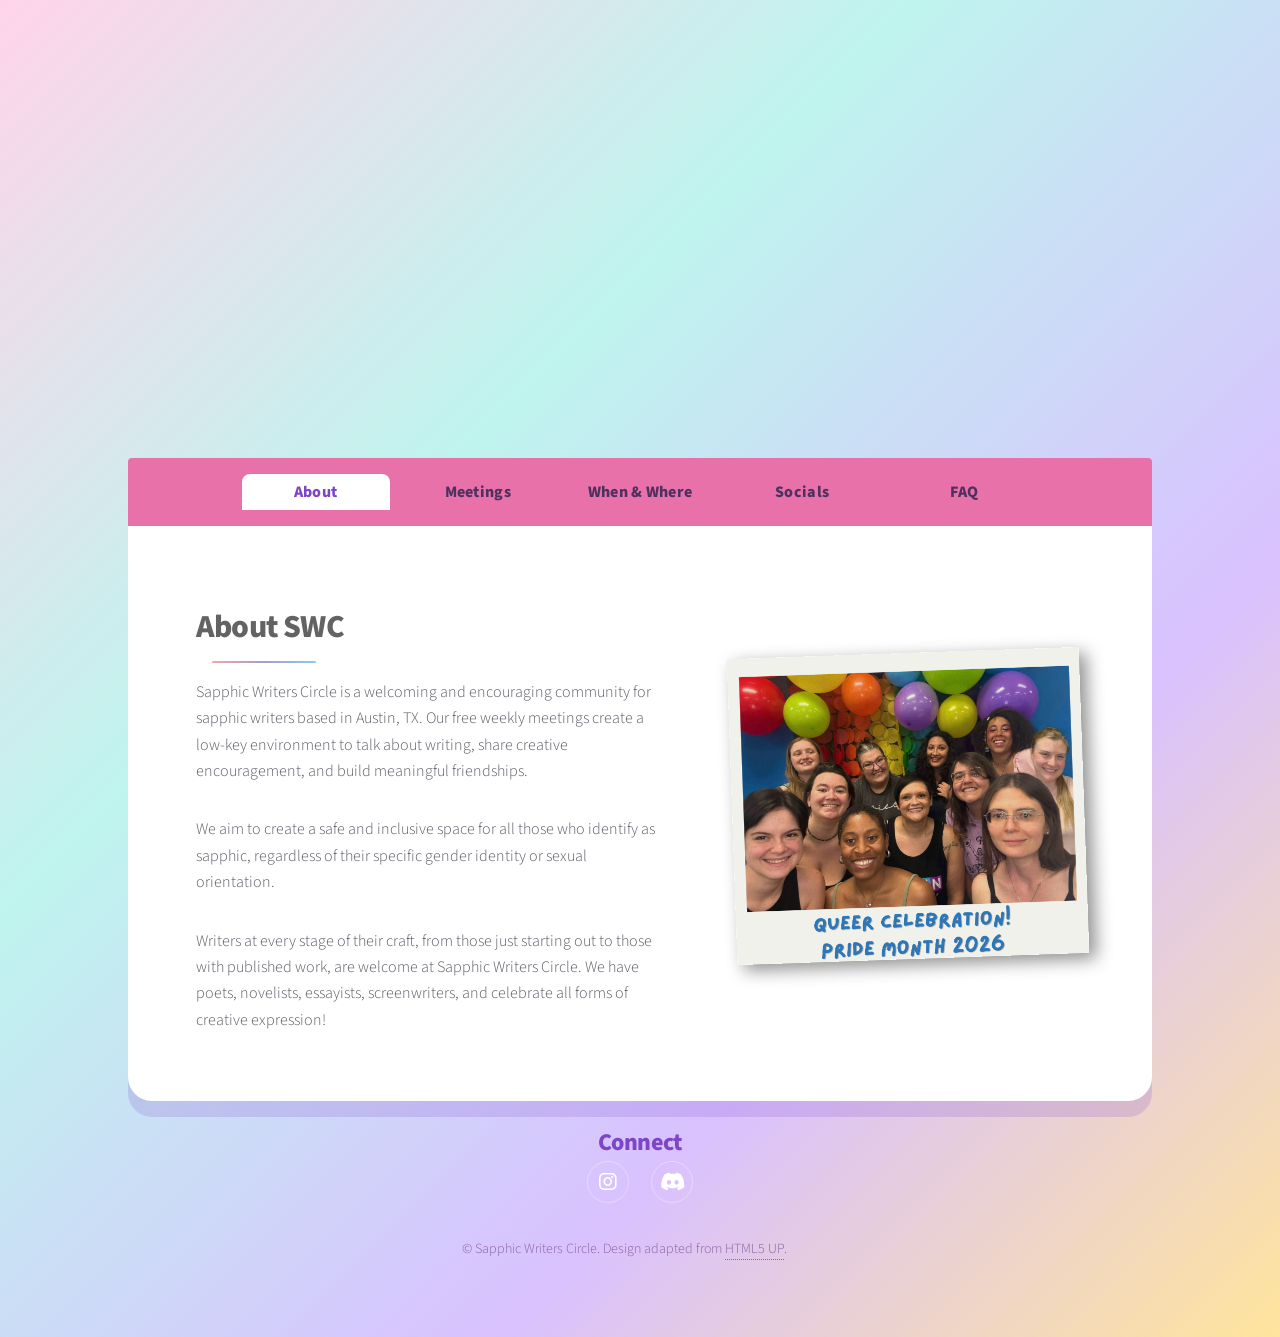
==== commit 2e8d0ab5: "faq update" ====
--- a/index.html
+++ b/index.html
@@ -112,39 +112,76 @@
               walks in the door helps us do that.
             </p>
             <p>
-              Beyond that, each meeting will look a little bit different! Here's
-              a few of the activities we do:
+              After intros, the main activity follows a different format depending on which Saturday of the month it is.
             </p>
           </header>
 
-          <ul class="features">
-            <li>
-              <span class="icon major style1 fa-comments"></span>
-              <h3>Peer Workshops</h3>
-              <p>
-                We give encouraging feedback on each other’s writing, with a
-                focus on what's working and what we want to see more of!
-              </p>
-            </li>
-            <li>
-              <span class="icon major style3 fa-lightbulb"></span>
-              <h3>Zines & Creative Projects</h3>
-              <p>
-                We collaborate on themed zines and other projects, from
-                brainstorming to reviewing submissions and putting everything
-                together.
-              </p>
-            </li>
-            <li>
-              <span class="icon major style5 fa-star"></span>
-              <h3>Odds & Ends</h3>
-              <p>
-                Some weeks are more casual: writing exercises and games, free
-                write time, or seasonal parties. These weeks may be super
-                unstructured, or we may have them planned weeks in advance.
-              </p>
-            </li>
-          </ul>
+<div class="saturday-lineup">
+  <div class="lineup-heading">
+    <span class="lineup-kicker">Sapphic Writers Circle</span>
+    <h3>Our Saturday Lineup</h3>
+    <p>A different format every week</p>
+  </div>
+
+  <div class="lineup-list">
+    <div class="lineup-row lineup-writing">
+      <span class="lineup-icon icon solid fa-book-open"></span>
+
+      <div class="lineup-copy">
+        <span class="lineup-week">1st Saturday</span>
+        <strong class="nickname">Hype Squad</strong>
+        <span>Bring a short piece of writing to share (under 1000 words).</span>
+      </div>
+    </div>
+
+    <div class="lineup-row lineup-games">
+      <span class="lineup-icon icon solid fa-dice"></span>
+
+      <div class="lineup-copy">
+        <span class="lineup-week">2nd Saturday</span>
+        <strong class="nickname">Play Write</strong>
+        <span>Writing games and exercises, fun prompts, flash fiction, and more.</span>
+      </div>
+    </div>
+
+    <div class="lineup-row lineup-workshop">
+      <span class="lineup-icon icon solid fa-comments"></span>
+
+      <div class="lineup-copy">
+        <span class="lineup-week">3rd Saturday</span>
+        <strong class="nickname">Workshop 4 U</strong>
+        <span>Sign up in advance to have your writing workshopped by the group.</span>
+      </div>
+    </div>
+
+    <div class="lineup-row lineup-zine">
+      <span class="lineup-icon icon solid fa-book"></span>
+
+      <div class="lineup-copy">
+        <span class="lineup-week">4th Saturday</span>
+        <strong class="nickname">Zine Scene</strong>
+        <span>Collaborate on our quarterly zine: brainstorm, write, and create together.</span>
+      </div>
+    </div>
+
+    <div class="lineup-row lineup-crafting">
+      <span class="lineup-icon icon solid fa-cut"></span>
+
+      <div class="lineup-copy">
+        <span class="lineup-week">5th Saturday</span>
+        <strong class="nickname">Side Craft</strong>
+        <span>Bring Your Own Craft (like the kind with glue sticks and glitter) for an extra creative Saturday.</span>
+      </div>
+    </div>
+  </div>
+
+  <div class="lineup-footer">
+    <span>Saturdays</span>
+    <span>4 PM</span>
+    <span>Austin</span>
+    <span>Free</span>
+  </div>
+</div>
         </section>
 
         <section id="meetings" class="main special tab-panel">
@@ -638,9 +675,7 @@
             <details class="faq-item">
               <summary>Do I have to share my work?</summary>
               <p>
-                Meetings are more about community building than reading each
-                other's work. When work is shared (via Discord, peer workshops,
-                or in the zine) it is always optional.
+                Sapphic Writers Circle's primary focus is on community-building. Sharing recent work, workshops, and zine submissions are all optional. You’re always welcome to come hang out, listen, participate in the discussion, or just see what the group is like.
               </p>
             </details>
 
--- a/assets/css/main.css
+++ b/assets/css/main.css
@@ -2941,7 +2941,7 @@
   padding: 0;
   list-style: none;
 }
-
+/* 
 .features li {
   width: calc(33.33333% - 2em);
   margin-left: 2em;
@@ -2985,6 +2985,163 @@
   .features li:nth-child(3) {
     margin-top: 2em;
   }
+} */
+
+/* Compact Saturday lineup poster */
+
+.saturday-lineup {
+  width: 100%;
+  max-width: 42em;
+  margin: 1.5em auto 0;
+  padding: 1.25em;
+  background:
+    radial-gradient(
+      circle at 12% 10%,
+      rgba(255, 255, 255, 0.7) 0 4px,
+      transparent 5px
+    ),
+    linear-gradient(145deg, #fff1f8 0%, #f5edff 55%, #eefbf9 100%);
+  border: 3px solid #ffffff;
+  border-radius: 1.5em;
+  box-shadow: 0 0.65em 0 rgba(125, 69, 199, 0.14);
+}
+
+.lineup-heading {
+  margin-bottom: 0.85em;
+  text-align: center;
+}
+
+.lineup-kicker {
+  display: block;
+  margin-bottom: 0.15em;
+  color: #a15f8c;
+  font-size: 0.7em;
+  font-weight: 900;
+  letter-spacing: 0.1em;
+  line-height: 1.2;
+  text-transform: uppercase;
+}
+
+.lineup-heading h3 {
+  margin: 0 !important;
+  color: #7d45c7;
+  font-size: 1.75em;
+  line-height: 1.05;
+}
+
+.lineup-heading p {
+  margin: 0.2em 0 0;
+  color: #8b62a2 !important;
+  font-size: 0.9em;
+  font-weight: 700;
+  line-height: 1.2;
+}
+
+.lineup-list {
+  display: grid;
+  gap: 0.55em;
+}
+
+.lineup-row {
+  display: grid;
+  grid-template-columns: 2.8em minmax(0, 1fr);
+  gap: 0.75em;
+  align-items: center;
+  min-width: 0;
+  padding: 0.65em 0.8em;
+  border: 2px solid #ffffff;
+  border-radius: 1em;
+  box-shadow: 0 0.25em 0 rgba(125, 69, 199, 0.08);
+  text-align: left;
+}
+
+.lineup-writing {
+  background: #ffddea;
+}
+
+.lineup-games {
+  background: #e7dcff;
+}
+
+.lineup-workshop {
+  background: #ffe6c9;
+}
+
+.lineup-zine {
+  background: #d7f4ed;
+}
+
+.lineup-crafting {
+  background: #dcecff;
+}
+
+.lineup-icon {
+  display: flex;
+  align-items: center;
+  justify-content: center;
+  width: 2.8em;
+  height: 2.8em;
+  margin: 0;
+  padding: 0;
+  background: rgba(255, 255, 255, 0.72);
+  border: 2px solid #ffffff;
+  border-radius: 50%;
+  color: #7d45c7;
+  box-shadow: 0 0.18em 0 rgba(125, 69, 199, 0.1);
+}
+
+.lineup-icon::before {
+  font-size: 1.1em;
+  line-height: 1;
+}
+
+.lineup-copy {
+  display: grid;
+  min-width: 0;
+  line-height: 1.1;
+}
+
+.lineup-week {
+  margin-bottom: 0.08em;
+  color: #9b5b87;
+  font-size: 0.63em;
+  font-weight: 900;
+  letter-spacing: 0.08em;
+  text-transform: uppercase;
+}
+
+.lineup-copy strong {
+  color: #68408c;
+  font-size: 1.02em;
+  font-weight: 900;
+  line-height: 1.1;
+}
+
+.lineup-copy > span:last-child {
+  margin-top: 0.12em;
+  color: #5f5a66;
+  font-size: 0.76em;
+  font-weight: 600;
+  line-height: 1.15;
+}
+
+.lineup-footer {
+  display: flex;
+  flex-wrap: wrap;
+  justify-content: center;
+  gap: 0.3em 0.7em;
+  margin-top: 0.85em;
+  color: #7d45c7;
+  font-size: 0.72em;
+  font-weight: 900;
+  letter-spacing: 0.04em;
+  text-transform: uppercase;
+}
+
+.lineup-footer span:not(:last-child)::after {
+  content: "•";
+  margin-left: 0.7em;
+  color: #e375ac;
 }
 
 /* Statistics */
@@ -3530,7 +3687,7 @@
 #main .button {
   background-color: transparent;
   box-shadow: inset 0 0 0 1px #dddddd;
-  color: #636363 ;
+  color: #636363;
 }
 
 #main input[type="submit"]:hover,
--- a/assets/css/swc.css
+++ b/assets/css/swc.css
@@ -112,12 +112,388 @@
   box-shadow: inset 0 0 0 2px #ffffff;
 }
 
-.features li {
-  background: #fff8fd;
+/* Saturday lineup — compact scrapbook poster */
+
+.saturday-lineup {
+  position: relative;
+  width: 100%;
+  max-width: 42em;
+  margin: 1.25em auto 0;
+  padding: 1em;
+  overflow: hidden;
+  background:
+    radial-gradient(
+      circle at 8% 12%,
+      rgba(255, 255, 255, 0.8) 0 3px,
+      transparent 4px
+    ),
+    radial-gradient(
+      circle at 92% 24%,
+      rgba(255, 255, 255, 0.8) 0 3px,
+      transparent 4px
+    ),
+    radial-gradient(
+      circle at 18% 88%,
+      rgba(255, 255, 255, 0.8) 0 3px,
+      transparent 4px
+    ),
+    linear-gradient(145deg, #fff0f8 0%, #f3ebff 50%, #eafaf7 100%);
   border: 3px solid #ffffff;
-  border-radius: 1.25em;
-  padding: 0.5em 0.5em;
-  box-shadow: 0 0.5em 0 rgba(125, 69, 199, 0.12);
+  border-radius: 1.6em;
+  box-shadow:
+    0 0.65em 0 rgba(125, 69, 199, 0.16),
+    0 0 0 2px rgba(227, 117, 172, 0.12);
+}
+
+.saturday-lineup::before,
+.saturday-lineup::after {
+  position: absolute;
+  z-index: 0;
+  font-weight: 900;
+  pointer-events: none;
+}
+
+.saturday-lineup::before {
+  content: "✦";
+  top: 0.35em;
+  left: 0.55em;
+  color: #ff79b8;
+  font-size: 1.3em;
+  transform: rotate(-12deg);
+}
+
+.saturday-lineup::after {
+  content: "♡";
+  right: 0.55em;
+  bottom: 0.35em;
+  color: #8d66c9;
+  font-size: 1.3em;
+  transform: rotate(10deg);
+}
+
+.lineup-heading,
+.lineup-list,
+.lineup-footer {
+  position: relative;
+  z-index: 1;
+}
+
+.lineup-heading {
+  margin-bottom: 0.75em;
+  text-align: center;
+}
+
+.lineup-kicker {
+  display: inline-block;
+  margin-bottom: 0.18em;
+  padding: 0.18em 0.65em;
+  background: #ffffff;
+  border: 2px solid #f2b9d6;
+  border-radius: 999px;
+  color: #a15f8c;
+  font-size: 0.62em;
+  font-weight: 900;
+  letter-spacing: 0.09em;
+  line-height: 1.2;
+  text-transform: uppercase;
+  transform: rotate(-1deg);
+}
+
+.lineup-heading h3 {
+  margin: 0 !important;
+  color: #7d45c7;
+  font-size: 1.75em;
+  line-height: 1;
+  text-shadow: 2px 2px 0 #ffffff;
+}
+
+.lineup-heading p {
+  margin: 0.25em 0 0;
+  color: #8b62a2 !important;
+  font-size: 0.82em;
+  font-weight: 800;
+  line-height: 1.1;
+}
+
+.lineup-list {
+  display: grid;
+  gap: 0.78em;
+}
+
+.lineup-row {
+  position: relative;
+  display: grid;
+  grid-template-columns: 2.8em minmax(0, 1fr);
+  gap: 0.45em;
+  align-items: center;
+  min-width: 0;
+  padding: 0.58em 0.8em;
+  border: 2px solid #ffffff;
+  border-radius: 1em;
+  box-shadow:
+    0 0.24em 0 rgba(125, 69, 199, 0.09),
+    inset 0 0 0 1px rgba(255, 255, 255, 0.45);
+  text-align: left;
+}
+
+.lineup-row::after {
+  content: "";
+  position: absolute;
+  top: -0.24em;
+  right: 1em;
+  width: 2em;
+  height: 0.55em;
+  background: rgba(255, 255, 255, 0.72);
+  border: 1px solid rgba(125, 69, 199, 0.08);
+  transform: rotate(2deg);
+}
+
+.lineup-row:nth-child(odd) {
+  transform: rotate(-0.25deg);
+}
+
+.lineup-row:nth-child(even) {
+  transform: rotate(0.25deg);
+}
+
+.lineup-writing {
+  background: #ffd8e9;
+}
+.lineup-games {
+  background: #e2d6ff;
+}
+.lineup-workshop {
+  background: #ffe2bd;
+}
+.lineup-zine {
+  background: #cef1e8;
+}
+.lineup-crafting {
+  background: #d8eaff;
+}
+
+.lineup-icon {
+  display: flex;
+  align-items: center;
+  justify-content: center;
+  width: 2.75em;
+  height: 2.75em;
+  margin: 0;
+  padding: 0;
+  background: #ffffff;
+  border: 2px solid #ffffff;
+  color: #7d45c7;
+  box-shadow: 0 0.18em 0 rgba(125, 69, 199, 0.13);
+}
+
+.lineup-writing .lineup-icon {
+  border-radius: 46% 54% 55% 45% / 53% 43% 57% 47%;
+  transform: rotate(-4deg);
+}
+
+.lineup-games .lineup-icon {
+  border-radius: 42% 58% 38% 62% / 55% 41% 59% 45%;
+  transform: rotate(4deg);
+}
+
+.lineup-workshop .lineup-icon {
+  border-radius: 55% 45% 61% 39% / 40% 58% 42% 60%;
+  transform: rotate(-3deg);
+}
+
+.lineup-zine .lineup-icon {
+  border-radius: 40% 60% 52% 48% / 61% 42% 58% 39%;
+  transform: rotate(3deg);
+}
+
+.lineup-crafting .lineup-icon {
+  border-radius: 58% 42% 47% 53% / 45% 62% 38% 55%;
+  transform: rotate(-2deg);
+}
+
+.lineup-icon::before {
+  font-size: 1.05em;
+  line-height: 1;
+}
+
+.lineup-copy {
+  display: grid;
+  grid-template-columns: 5em 6em 1fr;
+  gap: 1em;
+  align-items: center;
+  min-width: 0;
+}
+
+.lineup-copy .nickname {
+  justify-self: center;
+}
+
+.lineup-week {
+  display: inline-block;
+  width: max-content;
+  margin: 0;
+  padding: 0.15em 0.48em;
+  background: rgba(255, 255, 255, 0.72);
+  border-radius: 0.45em;
+  color: #93567f;
+  font-size: 0.6em;
+  font-weight: 900;
+  letter-spacing: 0.07em;
+  line-height: 1.15;
+  text-transform: uppercase;
+  transform: rotate(-0.6deg);
+}
+
+@media screen and (max-width: 736px) {
+  .lineup-copy {
+    grid-template-columns: 5em minmax(0, 1fr);
+    gap: 0.2em 0.5em;
+  }
+
+  .lineup-week {
+    grid-column: 1;
+    grid-row: 1;
+    justify-self: center;
+    font-size: 0.62em;
+  }
+
+  .lineup-copy strong {
+    grid-column: 1;
+    grid-row: 2;
+    text-align: center;
+  }
+
+  .lineup-copy > span:last-child {
+    grid-column: 2;
+    grid-row: 1 / 3;
+    align-self: center;
+    /* font-size: 0.74em; */
+    /* line-height: 1.25; */
+  }
+}
+
+.lineup-footer {
+  display: flex;
+  flex-wrap: wrap;
+  justify-content: center;
+  gap: 0.25em 0.58em;
+  margin-top: 1.75em;
+  padding: 0.46em 0.7em;
+  background: #ffffff;
+  border: 2px dashed #e3a6c6;
+  border-radius: 999px;
+  color: #7d45c7;
+  font-size: 0.66em;
+  font-weight: 900;
+  letter-spacing: 0.04em;
+  line-height: 1;
+  text-transform: uppercase;
+  transform: rotate(-0.25deg);
+}
+
+.lineup-footer span:not(:last-child)::after {
+  content: "✦";
+  margin-left: 0.58em;
+  color: #e375ac;
+  font-size: 0.8em;
+}
+
+@media screen and (max-width: 736px) {
+  #expect {
+    padding-left: 0.7em;
+    padding-right: 0.7em;
+  }
+
+  #expect header.major {
+    margin-bottom: 0;
+  }
+
+  #expect header.major > p {
+    display: none;
+  }
+
+  .saturday-lineup {
+    max-width: 100%;
+    margin-top: 0;
+    padding: 0.7em;
+    padding-right: 0.25em;
+    padding-left: 0.25em;
+    border-radius: 1.25em;
+  }
+
+  .saturday-lineup::before,
+  .saturday-lineup::after {
+    font-size: 0.95em;
+  }
+
+  .lineup-heading {
+    margin-bottom: 0.48em;
+  }
+
+  .lineup-kicker {
+    font-size: 0.48em;
+  }
+
+  .lineup-heading h3 {
+    font-size: 1.3em;
+  }
+
+  .lineup-heading p {
+    font-size: 0.65em;
+  }
+
+  /* .lineup-list {
+    gap: 0.3em;
+  } */
+
+  .lineup-row {
+    grid-template-columns: 2.15em minmax(0, 1fr);
+    gap: 0.5em;
+    padding: 0.38em 0.52em;
+    border-radius: 0.82em;
+  }
+
+  .lineup-row::after {
+    top: -0.16em;
+    right: 0.75em;
+    width: 1.45em;
+    height: 0.36em;
+  }
+
+  .lineup-icon {
+    width: 2.1em;
+    height: 2.1em;
+  }
+
+  .lineup-icon::before {
+    font-size: 0.82em;
+  }
+
+  .lineup-week {
+    margin-bottom: 0;
+    padding: 0.12em 0.4em;
+    font-size: 0.62em;
+  }
+
+  .lineup-copy strong {
+    font-size: 0.83em;
+  }
+
+  .lineup-copy > span:last-child {
+    margin-top: 0.08em;
+    font-size: 0.7em;
+  }
+
+  .lineup-footer {
+    gap: 0.15em 0.34em;
+    /* margin-top: 0.48em; */
+    padding: 0.38em 0.48em;
+    font-size: 0.49em;
+  }
+
+  .lineup-footer span:not(:last-child)::after {
+    margin-left: 0.34em;
+  }
 }
 
 .statistics li {
@@ -250,18 +626,6 @@
     margin-bottom: 0.95em;
     max-width: 70%;
   }
-
-  .features li .icon.major {
-    margin-bottom: 1em;
-    padding: 0.35em;
-  }
-
-  .features li .icon.major:before {
-    font-size: 1.35em;
-    height: 2em;
-    line-height: 2em;
-    width: 2em;
-  }
 }
 
 .spotlight .image.about-image {
@@ -511,7 +875,6 @@
   margin-right: auto;
 }
 
-
 #discord-widget-card {
   width: 100%;
   max-width: 540px;
@@ -574,3 +937,29 @@
   font-size: 14px;
   text-decoration: none;
 }
+
+#meetings header.major {
+  margin-bottom: 0 !important;
+}
+
+#meetings header.major p.meeting-note {
+  margin-bottom: 26px !important;
+}
+
+section#expect.main.special {
+  /* background: #991818; */
+  padding-right: 0.4em;
+  padding-left: 0.4em;
+  padding-top: 0.5em;
+  padding-bottom: 1.4em;
+}
+
+#footer .copyright {
+  text-align: center;
+  font-size: 14px;
+}
+
+#footer {
+  padding-top: 24px;
+  padding-bottom: 0;
+}
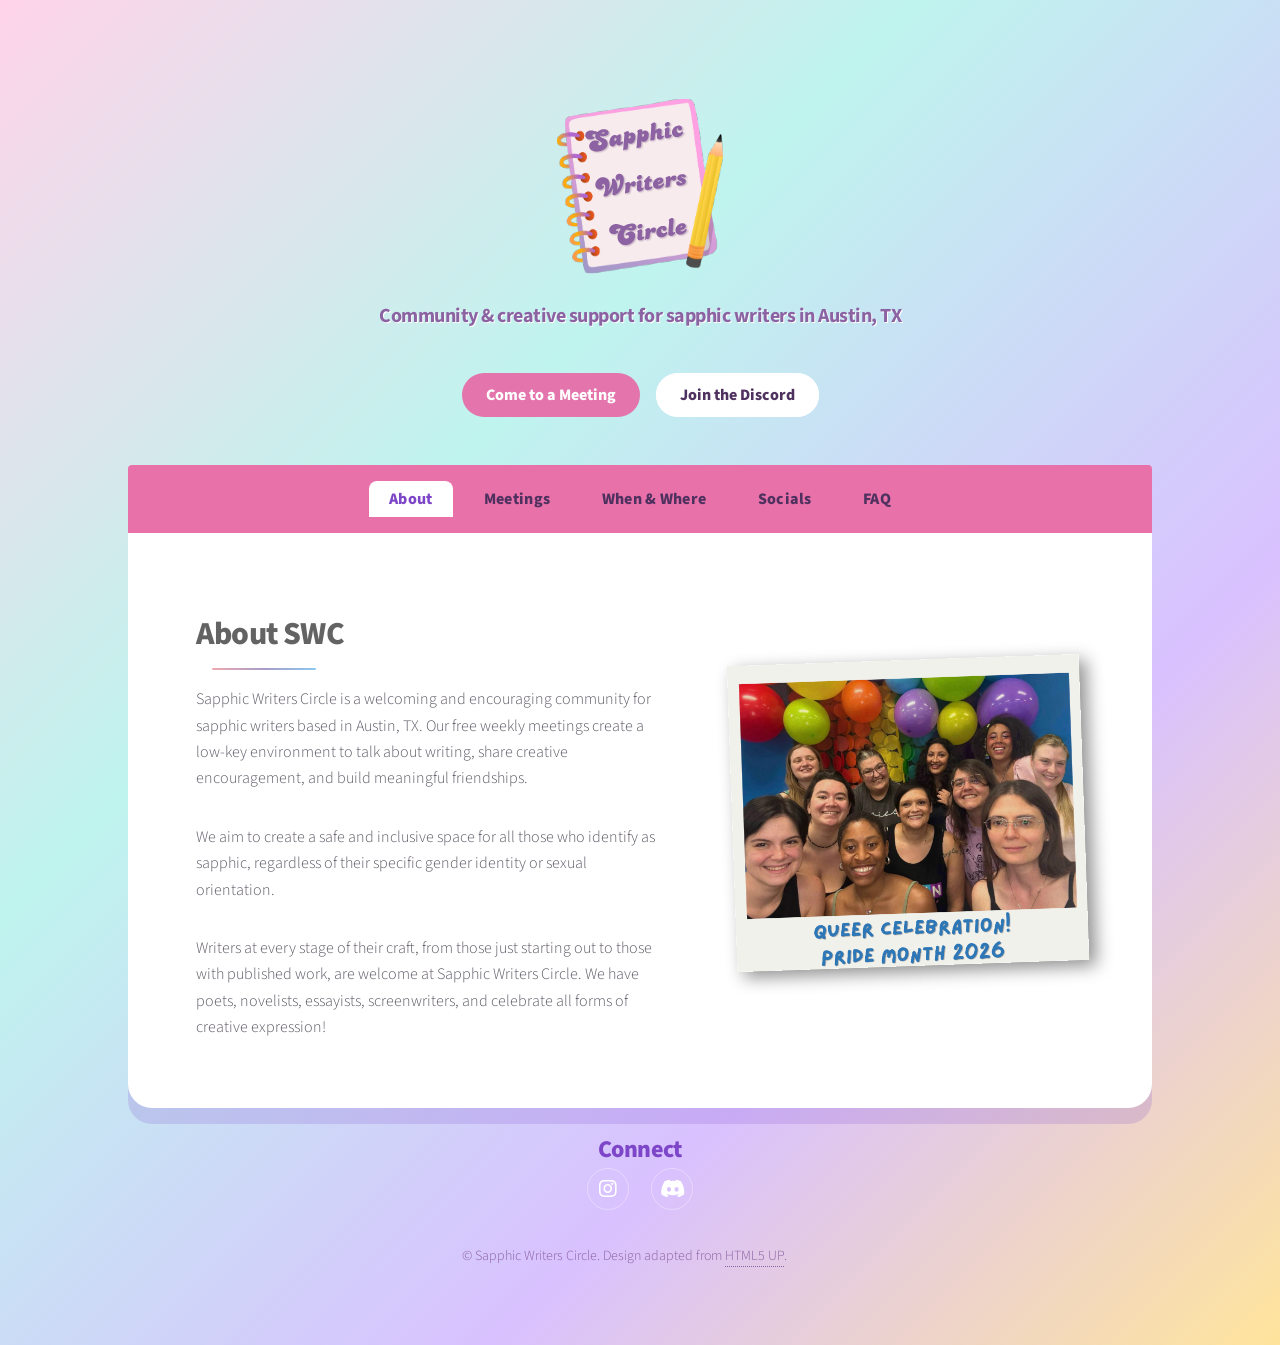
==== commit 8360b9dc: "Split single-page site into multi-page structure Breaks the one-pager into index/expect/meetings/joi" ====
--- a/index.html
+++ b/index.html
@@ -1,767 +1,90 @@
-<!doctype html>
-<!--
-	Stellar by HTML5 UP
-	html5up.net | @ajlkn
-	Free for personal and commercial use under the CCA 3.0 license (html5up.net/license)
--->
-<html>
-  <head>
-    <!-- Google tag (gtag.js) -->
-<script async src="https://www.googletagmanager.com/gtag/js?id=G-X03VENCHC3"></script>
-<script>
-  window.dataLayer = window.dataLayer || [];
-  function gtag(){dataLayer.push(arguments);}
-  gtag('js', new Date());
-
-  gtag('config', 'G-X03VENCHC3');
-</script>
-    <title>Sapphic Writers Circle | Austin, TX</title>
-    <link rel="icon" href="./favicon.ico" type="image/x-icon" />
-    <meta charset="utf-8" />
-    <meta
-      name="viewport"
-      content="width=device-width, initial-scale=1, user-scalable=no"
-    />
-    <meta
-      name="description"
-      content="Sapphic Writers Circle is a community writing group for sapphic writers in Austin, TX."
-    />
-    <link rel="stylesheet" href="assets/css/main.css" />
-    <noscript
-      ><link rel="stylesheet" href="assets/css/noscript.css"
-    /></noscript>
-    <link rel="stylesheet" href="assets/css/swc.css" />
-  </head>
-  <body class="is-preload">
-    <div id="wrapper">
-      <header id="header" class="alt">
-        <span class="logo"><img src="images/swc2.svg" alt="" /></span>
-        <h1>Sapphic Writers Circle</h1>
-        <p>Community & creative support for sapphic writers in Austin, TX</p>
-        <ul class="actions special">
-          <li>
-            <button class="button primary tab-link" data-tab="meetings">
-              Come to a Meeting
-            </button>
-          </li>
-          <li>
-            <button class="button tab-link" data-tab="join">
-              Join the Discord
-            </button>
-          </li>
-        </ul>
-      </header>
-
-      <nav id="nav">
-        <ul>
-          <li>
-            <button class="tab-link active" data-tab="about">About</button>
-          </li>
-          <li>
-            <button class="tab-link" data-tab="expect">Meetings</button>
-          </li>
-          <li>
-            <button class="tab-link" data-tab="meetings">When & Where</button>
-          </li>
-          <li><button class="tab-link" data-tab="join">Socials</button></li>
-          <li><button class="tab-link" data-tab="faq">FAQ</button></li>
-        </ul>
-      </nav>
-
-      <div id="main">
-        <section id="about" class="main tab-panel active">
-          <div class="spotlight">
-            <div class="content">
-              <header class="major">
-                <h2 class="about-heading">About SWC</h2>
-              </header>
-              <p>
-                Sapphic Writers Circle is a welcoming and encouraging community
-                for sapphic writers based in Austin, TX. Our free weekly
-                meetings create a low-key environment to talk about writing,
-                share creative encouragement, and build meaningful friendships.
-              </p>
-
-              <p>
-                We aim to create a safe and inclusive space for all those who
-                identify as sapphic, regardless of their specific gender
-                identity or sexual orientation.
-              </p>
-
-              <p>
-                Writers at every stage of their craft, from those just starting
-                out to those with published work, are welcome at Sapphic Writers
-                Circle. We have poets, novelists, essayists, screenwriters, and
-                celebrate all forms of creative expression!
-              </p>
-            </div>
-            <span class="image about-image">
-              <img src="images/swc-snap2.png" alt="" />
-            </span>
-          </div>
-        </section>
-
-        <section id="expect" class="main special tab-panel">
-          <header class="major">
-            <h2>What to Expect</h2>
-            <p>
-              No one likes being the new person in a room, so we want you to
-              feel welcome from the start. Every meeting starts with a short
-              round of intros: name, pronouns, and what type of writing you
-              enjoy. We are all here to build community, and every person who
-              walks in the door helps us do that.
-            </p>
-            <p>
-              After intros, the main activity follows a different format depending on which Saturday of the month it is.
-            </p>
-          </header>
-
-<div class="saturday-lineup">
-  <div class="lineup-heading">
-    <span class="lineup-kicker">Sapphic Writers Circle</span>
-    <h3>Our Saturday Lineup</h3>
-    <p>A different format every week</p>
-  </div>
-
-  <div class="lineup-list">
-    <div class="lineup-row lineup-writing">
-      <span class="lineup-icon icon solid fa-book-open"></span>
-
-      <div class="lineup-copy">
-        <span class="lineup-week">1st Saturday</span>
-        <strong class="nickname">Hype Squad</strong>
-        <span>Bring a short piece of writing to share (under 1000 words).</span>
-      </div>
-    </div>
-
-    <div class="lineup-row lineup-games">
-      <span class="lineup-icon icon solid fa-dice"></span>
-
-      <div class="lineup-copy">
-        <span class="lineup-week">2nd Saturday</span>
-        <strong class="nickname">Play Write</strong>
-        <span>Writing games and exercises, fun prompts, flash fiction, and more.</span>
-      </div>
-    </div>
-
-    <div class="lineup-row lineup-workshop">
-      <span class="lineup-icon icon solid fa-comments"></span>
-
-      <div class="lineup-copy">
-        <span class="lineup-week">3rd Saturday</span>
-        <strong class="nickname">Workshop 4 U</strong>
-        <span>Sign up in advance to have your writing workshopped by the group.</span>
-      </div>
-    </div>
-
-    <div class="lineup-row lineup-zine">
-      <span class="lineup-icon icon solid fa-book"></span>
-
-      <div class="lineup-copy">
-        <span class="lineup-week">4th Saturday</span>
-        <strong class="nickname">Zine Scene</strong>
-        <span>Collaborate on our quarterly zine: brainstorm, write, and create together.</span>
-      </div>
-    </div>
-
-    <div class="lineup-row lineup-crafting">
-      <span class="lineup-icon icon solid fa-cut"></span>
-
-      <div class="lineup-copy">
-        <span class="lineup-week">5th Saturday</span>
-        <strong class="nickname">Side Craft</strong>
-        <span>Bring Your Own Craft (like the kind with glue sticks and glitter) for an extra creative Saturday.</span>
-      </div>
-    </div>
-  </div>
-
-  <div class="lineup-footer">
-    <span>Saturdays</span>
-    <span>4 PM</span>
-    <span>Austin</span>
-    <span>Free</span>
-  </div>
-</div>
-        </section>
-
-        <section id="meetings" class="main special tab-panel">
-          <header class="major">
-            <h2>When & Where</h2>
-            <p id="wand">Every Saturday at 4 p.m.</p>
-            <p id="andw">
-              1700 Rutherford Ln<br />
-              Austin, TX 78754
-            </p>
-            <p class="meeting-note">Free to attend and no RSVP required!</p>
-          </header>
-
-          <ul class="statistics">
-            <li class="style1">
-              <span class="icon solid fa-calendar"></span>
-              <span class="stat-main">Saturday</span>
-              <span class="stat-sub">Weekly</span>
-            </li>
-
-            <li class="style2">
-              <span class="icon solid fa-clock"></span>
-              <span class="stat-main">4:00 PM</span>
-              <span class="stat-sub">2-hour sessions</span>
-            </li>
-
-            <li class="style3">
-              <a
-                class="location-card-link"
-                href="https://maps.app.goo.gl/gLRKmzJCz7M3WcKt9"
-                target="_blank"
-                rel="noopener noreferrer"
-                aria-label="Open 1700 Rutherford Lane in Google Maps"
-              >
-                <span class="icon solid fa-map-marker-alt"></span>
-
-                <span class="stat-main address">
-                  <span class="address-line-1">1700 Rutherford Ln</span>
-                  <span class="address-line-2">Austin, TX 78754</span>
-                </span>
-
-                <span class="stat-sub">at Family Eldercare</span>
-                <span class="stat-note">(use employee entrance!)</span>
-                <!-- <span class="stat-action">Tap for directions →</span> -->
-              </a>
-            </li>
-          </ul>
-
-          <p class="content-thanks">
-            Huge thanks to Family Eldercare for generously providing this space
-            for us to meet in! Plenty of parking, A/C, and gender neutral
-            bathrooms... what more could a sapphic want?
-          </p>
-        </section>
-
-        <section id="join" class="main special tab-panel">
-          <header class="major">
-            <h2>Socials</h2>
-          </header>
-
-          <footer class="major">
-           
-            <ul class="social-widgets">
-
-              <li>
-                <div class="social-widget-intro">
-              <p>
-                  Follow us on Instagram for meeting reminders, cute event photos, and
-                  important announcements.
-                </p>
-            </div>
-                <blockquote
-                  class="instagram-media"
-                  data-instgrm-permalink="https://www.instagram.com/sapphicwriterscircle/?utm_source=ig_embed&amp;utm_campaign=loading"
-                  data-instgrm-version="14"
-                  style="
-                    background: #fff;
-                    border: 0;
-                    border-radius: 3px;
-                    box-shadow:
-                      0 0 1px 0 rgba(0, 0, 0, 0.5),
-                      0 1px 10px 0 rgba(0, 0, 0, 0.15);
-                    margin: 1px;
-                    max-width: 540px;
-                    min-width: 326px;
-                    padding: 0;
-                    width: 99.375%;
-                    width: -webkit-calc(100% - 2px);
-                    width: calc(100% - 2px);
-                  "
-                >
-                  <div style="padding: 16px">
-                    <a
-                      href="https://www.instagram.com/sapphicwriterscircle/?utm_source=ig_embed&amp;utm_campaign=loading"
-                      style="
-                        background: #ffffff;
-                        line-height: 0;
-                        padding: 0 0;
-                        text-align: center;
-                        text-decoration: none;
-                        width: 100%;
-                      "
-                      target="_blank"
-                    >
-                      <div
-                        style="
-                          display: flex;
-                          flex-direction: row;
-                          align-items: center;
-                        "
-                      >
-                        <div
-                          style="
-                            background-color: #f4f4f4;
-                            border-radius: 50%;
-                            flex-grow: 0;
-                            height: 40px;
-                            margin-right: 14px;
-                            width: 40px;
-                          "
-                        ></div>
-                        <div
-                          style="
-                            display: flex;
-                            flex-direction: column;
-                            flex-grow: 1;
-                            justify-content: center;
-                          "
-                        >
-                          <div
-                            style="
-                              background-color: #f4f4f4;
-                              border-radius: 4px;
-                              flex-grow: 0;
-                              height: 14px;
-                              margin-bottom: 6px;
-                              width: 100px;
-                            "
-                          ></div>
-                          <div
-                            style="
-                              background-color: #f4f4f4;
-                              border-radius: 4px;
-                              flex-grow: 0;
-                              height: 14px;
-                              width: 60px;
-                            "
-                          ></div>
-                        </div>
-                      </div>
-                      <div style="padding: 19% 0"></div>
-                      <div
-                        style="
-                          display: block;
-                          height: 50px;
-                          margin: 0 auto 12px;
-                          width: 50px;
-                        "
-                      >
-                        <svg
-                          width="50px"
-                          height="50px"
-                          viewBox="0 0 60 60"
-                          version="1.1"
-                          xmlns="https://www.w3.org/2000/svg"
-                          xmlns:xlink="https://www.w3.org/1999/xlink"
-                        >
-                          <g
-                            stroke="none"
-                            stroke-width="1"
-                            fill="none"
-                            fill-rule="evenodd"
-                          >
-                            <g
-                              transform="translate(-511.000000, -20.000000)"
-                              fill="#000000"
-                            >
-                              <g>
-                                <path
-                                  d="M556.869,30.41 C554.814,30.41 553.148,32.076 553.148,34.131 C553.148,36.186 554.814,37.852 556.869,37.852 C558.924,37.852 560.59,36.186 560.59,34.131 C560.59,32.076 558.924,30.41 556.869,30.41 M541,60.657 C535.114,60.657 530.342,55.887 530.342,50 C530.342,44.114 535.114,39.342 541,39.342 C546.887,39.342 551.658,44.114 551.658,50 C551.658,55.887 546.887,60.657 541,60.657 M541,33.886 C532.1,33.886 524.886,41.1 524.886,50 C524.886,58.899 532.1,66.113 541,66.113 C549.9,66.113 557.115,58.899 557.115,50 C557.115,41.1 549.9,33.886 541,33.886 M565.378,62.101 C565.244,65.022 564.756,66.606 564.346,67.663 C563.803,69.06 563.154,70.057 562.106,71.106 C561.058,72.155 560.06,72.803 558.662,73.347 C557.607,73.757 556.021,74.244 553.102,74.378 C549.944,74.521 548.997,74.552 541,74.552 C533.003,74.552 532.056,74.521 528.898,74.378 C525.979,74.244 524.393,73.757 523.338,73.347 C521.94,72.803 520.942,72.155 519.894,71.106 C518.846,70.057 518.197,69.06 517.654,67.663 C517.244,66.606 516.755,65.022 516.623,62.101 C516.479,58.943 516.448,57.996 516.448,50 C516.448,42.003 516.479,41.056 516.623,37.899 C516.755,34.978 517.244,33.391 517.654,32.338 C518.197,30.938 518.846,29.942 519.894,28.894 C520.942,27.846 521.94,27.196 523.338,26.654 C524.393,26.244 525.979,25.756 528.898,25.623 C532.057,25.479 533.004,25.448 541,25.448 C548.997,25.448 549.943,25.479 553.102,25.623 C556.021,25.756 557.607,26.244 558.662,26.654 C560.06,27.196 561.058,27.846 562.106,28.894 C563.154,29.942 563.803,30.938 564.346,32.338 C564.756,33.391 565.244,34.978 565.378,37.899 C565.522,41.056 565.552,42.003 565.552,50 C565.552,57.996 565.522,58.943 565.378,62.101 M570.82,37.631 C570.674,34.438 570.167,32.258 569.425,30.349 C568.659,28.377 567.633,26.702 565.965,25.035 C564.297,23.368 562.623,22.342 560.652,21.575 C558.743,20.834 556.562,20.326 553.369,20.18 C550.169,20.033 549.148,20 541,20 C532.853,20 531.831,20.033 528.631,20.18 C525.438,20.326 523.257,20.834 521.349,21.575 C519.376,22.342 517.703,23.368 516.035,25.035 C514.368,26.702 513.342,28.377 512.574,30.349 C511.834,32.258 511.326,34.438 511.181,37.631 C511.035,40.831 511,41.851 511,50 C511,58.147 511.035,59.17 511.181,62.369 C511.326,65.562 511.834,67.743 512.574,69.651 C513.342,71.625 514.368,73.296 516.035,74.965 C517.703,76.634 519.376,77.658 521.349,78.425 C523.257,79.167 525.438,79.673 528.631,79.82 C531.831,79.965 532.853,80.001 541,80.001 C549.148,80.001 550.169,79.965 553.369,79.82 C556.562,79.673 558.743,79.167 560.652,78.425 C562.623,77.658 564.297,76.634 565.965,74.965 C567.633,73.296 568.659,71.625 569.425,69.651 C570.167,67.743 570.674,65.562 570.82,62.369 C570.966,59.17 571,58.147 571,50 C571,41.851 570.966,40.831 570.82,37.631"
-                                ></path>
-                              </g>
-                            </g>
-                          </g>
-                        </svg>
-                      </div>
-                      <div style="padding-top: 8px">
-                        <div
-                          style="
-                            color: #3897f0;
-                            font-family: Arial, sans-serif;
-                            font-size: 14px;
-                            font-style: normal;
-                            font-weight: 550;
-                            line-height: 18px;
-                          "
-                        >
-                          View this profile on Instagram
-                        </div>
-                      </div>
-                      <div style="padding: 12.5% 0"></div>
-                      <div
-                        style="
-                          display: flex;
-                          flex-direction: row;
-                          margin-bottom: 14px;
-                          align-items: center;
-                        "
-                      >
-                        <div>
-                          <div
-                            style="
-                              background-color: #f4f4f4;
-                              border-radius: 50%;
-                              height: 12.5px;
-                              width: 12.5px;
-                              transform: translateX(0px) translateY(7px);
-                            "
-                          ></div>
-                          <div
-                            style="
-                              background-color: #f4f4f4;
-                              height: 12.5px;
-                              transform: rotate(-45deg) translateX(3px)
-                                translateY(1px);
-                              width: 12.5px;
-                              flex-grow: 0;
-                              margin-right: 14px;
-                              margin-left: 2px;
-                            "
-                          ></div>
-                          <div
-                            style="
-                              background-color: #f4f4f4;
-                              border-radius: 50%;
-                              height: 12.5px;
-                              width: 12.5px;
-                              transform: translateX(9px) translateY(-18px);
-                            "
-                          ></div>
-                        </div>
-                        <div style="margin-left: 8px">
-                          <div
-                            style="
-                              background-color: #f4f4f4;
-                              border-radius: 50%;
-                              flex-grow: 0;
-                              height: 20px;
-                              width: 20px;
-                            "
-                          ></div>
-                          <div
-                            style="
-                              width: 0;
-                              height: 0;
-                              border-top: 2px solid transparent;
-                              border-left: 6px solid #f4f4f4;
-                              border-bottom: 2px solid transparent;
-                              transform: translateX(16px) translateY(-4px)
-                                rotate(30deg);
-                            "
-                          ></div>
-                        </div>
-                        <div style="margin-left: auto">
-                          <div
-                            style="
-                              width: 0px;
-                              border-top: 8px solid #f4f4f4;
-                              border-right: 8px solid transparent;
-                              transform: translateY(16px);
-                            "
-                          ></div>
-                          <div
-                            style="
-                              background-color: #f4f4f4;
-                              flex-grow: 0;
-                              height: 12px;
-                              width: 16px;
-                              transform: translateY(-4px);
-                            "
-                          ></div>
-                          <div
-                            style="
-                              width: 0;
-                              height: 0;
-                              border-top: 8px solid #f4f4f4;
-                              border-left: 8px solid transparent;
-                              transform: translateY(-4px) translateX(8px);
-                            "
-                          ></div>
-                        </div>
-                      </div>
-                      <div
-                        style="
-                          display: flex;
-                          flex-direction: column;
-                          flex-grow: 1;
-                          justify-content: center;
-                          margin-bottom: 24px;
-                        "
-                      >
-                        <div
-                          style="
-                            background-color: #f4f4f4;
-                            border-radius: 4px;
-                            flex-grow: 0;
-                            height: 14px;
-                            margin-bottom: 6px;
-                            width: 224px;
-                          "
-                        ></div>
-                        <div
-                          style="
-                            background-color: #f4f4f4;
-                            border-radius: 4px;
-                            flex-grow: 0;
-                            height: 14px;
-                            width: 144px;
-                          "
-                        ></div></div
-                    ></a>
-                    <p
-                      style="
-                        color: #c9c8cd;
-                        font-family: Arial, sans-serif;
-                        font-size: 14px;
-                        line-height: 17px;
-                        margin-bottom: 0;
-                        margin-top: 8px;
-                        overflow: hidden;
-                        padding: 8px 0 7px;
-                        text-align: center;
-                        text-overflow: ellipsis;
-                        white-space: nowrap;
-                      "
-                    >
-                      <a
-                        href="https://www.instagram.com/sapphicwriterscircle/?utm_source=ig_embed&amp;utm_campaign=loading"
-                        style="
-                          color: #c9c8cd;
-                          font-family: Arial, sans-serif;
-                          font-size: 14px;
-                          font-style: normal;
-                          font-weight: normal;
-                          line-height: 17px;
-                        "
-                        target="_blank"
-                        >Sapphic Writers ATX</a
-                      >
-                      (@<a
-                        href="https://www.instagram.com/sapphicwriterscircle/?utm_source=ig_embed&amp;utm_campaign=loading"
-                        style="
-                          color: #c9c8cd;
-                          font-family: Arial, sans-serif;
-                          font-size: 14px;
-                          font-style: normal;
-                          font-weight: normal;
-                          line-height: 17px;
-                        "
-                        target="_blank"
-                        >sapphicwriterscircle</a
-                      >) • Instagram photos and videos
-                    </p>
-                  </div>
-                </blockquote>
-                <script async src="//www.instagram.com/embed.js"></script>
-              </li>
-         <div class="social-widget-intro">
-              <p>
-                  Join our Discord to receive member #announcements, participate in a #peer-workshop, collaborate on #zine-planning, attend virtual #wednesday-write-nights, and #chatty-chat in between meetings.
-                </p>
-            </div>
-            <ul class="social-widgets">
-
-
-<li>
-  <div id="discord-widget-card">
-    <div id="discord-widget-content">Loading Discord server...</div>
-  </div>
-</li>
-
-<script>
-  const discordChannels = [
-    "announcements",
-    "introductions-and-bios",
-    "peer-workshop",
-    "zine-planning",
-    "wednesday-write-nights",
-    "chatty-chat",
-  ];
-
-  fetch('https://discord.com/api/guilds/1398002571528114196/widget.json')
-    .then(res => res.json())
-    .then(data => {
-      const channelsHtml = discordChannels
-        .map(name => `<li class="discord-widget-channel"><span class="discord-widget-channel-icon">#</span>${name}</li>`)
-        .join('');
-
-      document.getElementById('discord-widget-content').innerHTML = `
-        <div class="discord-widget-header">
-          <span class="discord-widget-logo">SWC Discord</span>
-        </div>
-        <ul class="discord-widget-channels">${channelsHtml}</ul>
-        <div class="discord-widget-footer">
-          <span class="discord-widget-tagline">A space for sapphic writers in ATX</span>
-          <a href="${data.instant_invite}" target="_blank" rel="noopener noreferrer" class="discord-widget-join">Join Discord</a>
-        </div>
-      `;
-    })
-    .catch(() => {
-      document.getElementById('discord-widget-content').innerHTML =
-        '<a href="https://discord.gg/nKW9PHcg6" class="discord-widget-join">Join the Discord</a>';
-    });
-</script>
-            </ul>
-          </footer>
-        </section>
-
-        <section id="faq" class="main special tab-panel">
-          <header class="major">
-            <h2>FAQ</h2>
-          </header>
-
-          <div class="faq-controls">
-            <button
-              class="faq-toggle"
-              type="button"
-              aria-expanded="false"
-              aria-label="Expand all FAQs"
-            >
-              +
-            </button>
-          </div>
-
-          <div class="faq-list">
-            <details class="faq-item">
-              <summary>Do I need to RSVP?</summary>
-              <p>Nope! Just show up :) We’ll be there!</p>
-            </details>
-
-            <details class="faq-item">
-              <summary>Is it okay if I come alone?</summary>
-              <p>You’re not alone, you’ll have us ;) but yes, totally fine!</p>
-            </details>
-
-            <details class="faq-item">
-              <summary>
-                What if I’m [shy/awkward/quiet/neurodivergent/etc]?
-              </summary>
-              <p>Welcome to the club lol.</p>
-            </details>
-
-            <details class="faq-item">
-              <summary>Do I have to introduce myself?</summary>
-              <p>Yes please! But you can come prepared! We always ask:</p>
-              <ul>
-                <li>your name</li>
-                <li>your preferred pronouns</li>
-                <li>
-                  what writing project you’re working on OR what kinds of things
-                  you like to write
-                </li>
-              </ul>
-            </details>
-
-            <details class="faq-item">
-              <summary>
-                I’m not currently working on a writing project! Can I still
-                come?
-              </summary>
-              <p>
-                YES! You have the soul of a writer, whether or not you’re
-                writing. Most of us cycle through phases of writing/not writing.
-                It's totally normal!
-              </p>
-            </details>
-
-            <details class="faq-item">
-              <summary>
-                I write [insert genre here]. Is this group for me?
-              </summary>
-              <p>
-                Yes, we welcome all genres of writing: poetry, short stories,
-                fantasy, romance, sci-fi, essays, journal/diary, memoirs,
-                non-fiction, screenplays, blogs, really long text messages to
-                your besties, love letters you’ll never send. Did I already
-                mention about having the soul of a writer?
-              </p>
-            </details>
-
-            <details class="faq-item">
-              <summary>Do I have to share my work?</summary>
-              <p>
-                Sapphic Writers Circle's primary focus is on community-building. Sharing recent work, workshops, and zine submissions are all optional. You’re always welcome to come hang out, listen, participate in the discussion, or just see what the group is like.
-              </p>
-            </details>
-
-            <details class="faq-item">
-              <summary>How many people usually attend?</summary>
-              <p>Usually between 6-10 sapphic writers.</p>
-            </details>
-
-            <details class="faq-item">
-              <summary>
-                What if I have more questions that aren’t listed in your
-                incredibly thorough FAQ?
-              </summary>
-              <p>DM me on IG :)</p>
-            </details>
-
-            <details class="faq-item">
-              <summary>I’m nervous.</summary>
-              <p>
-                The best way to make friends is usually the scariest. It means
-                you’re doing something right!
-              </p>
-            </details>
-          </div>
-        </section>
-      </div>
-
-      <footer id="footer">
-        <!-- <section>
-          <h2>Sapphic Writers Circle</h2>
-          <p>[Short footer description]</p>
-        </section> -->
-
-        <section>
-          <h2>Connect</h2>
-          <ul class="icons">
-            <li>
-              <a
-                href="https://www.instagram.com/sapphicwriterscircle/"
-                class="icon brands fa-instagram alt"
-                ><span class="label">Instagram</span></a
-              >
-            </li>
-            <li>
-              <a
-                href="https://discord.gg/nKW9PHcg6"
-                class="icon brands fa-discord alt"
-                ><span class="label">Discord</span></a
-              >
-            </li>
-          </ul>
-        </section>
-
-        <p class="copyright">
-          &copy; Sapphic Writers Circle. Design adapted from
-          <a href="https://html5up.net">HTML5 UP</a>.
-        </p>
-      </footer>
-    </div>
-
-    <script src="assets/js/jquery.min.js"></script>
-    <script src="assets/js/jquery.scrollex.min.js"></script>
-    <script src="assets/js/jquery.scrolly.min.js"></script>
-    <script src="assets/js/browser.min.js"></script>
-    <script src="assets/js/breakpoints.min.js"></script>
-    <script src="assets/js/util.js"></script>
-    <script src="assets/js/main.js"></script>
-    <script src="assets/js/tabs.js"></script>
-    <script>
-      const faqToggle = document.querySelector(".faq-toggle");
-      const faqItems = document.querySelectorAll(".faq-item");
-
-      faqToggle.addEventListener("click", () => {
-        const shouldOpen = faqToggle.getAttribute("aria-expanded") === "false";
-
-        faqItems.forEach((item) => {
-          item.open = shouldOpen;
-        });
-
-        faqToggle.setAttribute("aria-expanded", shouldOpen);
-        faqToggle.setAttribute(
-          "aria-label",
-          shouldOpen ? "Collapse all FAQs" : "Expand all FAQs",
-        );
-        faqToggle.textContent = shouldOpen ? "–" : "+";
-      });
-    </script>
-  </body>
-</html>
+<!doctype html>
+<!--
+	Stellar by HTML5 UP
+	html5up.net | @ajlkn
+	Free for personal and commercial use under the CCA 3.0 license (html5up.net/license)
+-->
+<html lang="en">
+  <head>
+    <!-- Google tag (gtag.js) -->
+    <script async src="https://www.googletagmanager.com/gtag/js?id=G-X03VENCHC3"></script>
+    <script>
+      window.dataLayer = window.dataLayer || [];
+      function gtag(){dataLayer.push(arguments);}
+      gtag('js', new Date());
+
+      gtag('config', 'G-X03VENCHC3');
+    </script>
+    <title>Sapphic Writers Circle | Austin, TX</title>
+    <link rel="canonical" href="https://www.sapphicwriterscircle.com/" />
+    <link rel="icon" href="/favicon.ico" type="image/x-icon" />
+    <meta charset="utf-8" />
+    <meta
+      name="viewport"
+      content="width=device-width, initial-scale=1, user-scalable=no"
+    />
+    <meta
+      name="description"
+      content="Sapphic Writers Circle is a free weekly community writing group for sapphic writers in Austin, TX. All genres and experience levels welcome."
+    />
+    <link rel="stylesheet" href="/assets/css/main.css" />
+    <noscript
+      ><link rel="stylesheet" href="/assets/css/noscript.css"
+    /></noscript>
+    <link rel="stylesheet" href="/assets/css/swc.css" />
+  </head>
+  <body class="is-preload" data-page="about">
+    <div id="wrapper">
+      <div id="site-header"></div>
+      <div id="site-nav"></div>
+
+      <div id="main">
+        <section id="about" class="main">
+          <div class="spotlight">
+            <div class="content">
+              <header class="major">
+                <h2 class="about-heading">About SWC</h2>
+              </header>
+              <p>
+                Sapphic Writers Circle is a welcoming and encouraging community
+                for sapphic writers based in Austin, TX. Our free weekly
+                meetings create a low-key environment to talk about writing,
+                share creative encouragement, and build meaningful friendships.
+              </p>
+
+              <p>
+                We aim to create a safe and inclusive space for all those who
+                identify as sapphic, regardless of their specific gender
+                identity or sexual orientation.
+              </p>
+
+              <p>
+                Writers at every stage of their craft, from those just starting
+                out to those with published work, are welcome at Sapphic Writers
+                Circle. We have poets, novelists, essayists, screenwriters, and
+                celebrate all forms of creative expression!
+              </p>
+            </div>
+            <span class="image about-image">
+              <img
+                src="/images/swc-snap2.png"
+                alt="Sapphic Writers Circle members gathered at a weekly meeting in Austin, TX"
+              />
+            </span>
+          </div>
+        </section>
+      </div>
+
+      <div id="site-footer"></div>
+    </div>
+
+    <script src="/assets/js/jquery.min.js"></script>
+    <script src="/assets/js/jquery.scrollex.min.js"></script>
+    <script src="/assets/js/jquery.scrolly.min.js"></script>
+    <script src="/assets/js/browser.min.js"></script>
+    <script src="/assets/js/breakpoints.min.js"></script>
+    <script src="/assets/js/util.js"></script>
+    <script src="/assets/js/main.js"></script>
+    <script src="/assets/js/nav.js"></script>
+  </body>
+</html>
--- a/assets/css/main.css
+++ b/assets/css/main.css
@@ -4078,7 +4078,7 @@
   display: block;
 }
 
-#nav button.tab-link {
+#nav a.tab-link {
   appearance: none;
   background: none;
   border: 0;
@@ -4090,19 +4090,20 @@
   height: 2.25em;
   line-height: 2.25em;
   padding: 0 1.25em;
-}
-
-#nav button.tab-link:hover {
+  text-decoration: none;
+}
+
+#nav a.tab-link:hover {
   background-color: rgba(222, 222, 222, 0.25);
 }
 
-#nav button.tab-link.active {
+#nav a.tab-link.active {
   background-color: #ffffff;
   border-radius: 8px 8px 0 0;
   color: #636363;
 }
 
-#nav button.tab-link:focus {
+#nav a.tab-link:focus {
   outline: 2px solid #8cc9f0;
   outline-offset: 2px;
 }
--- a/assets/css/swc.css
+++ b/assets/css/swc.css
@@ -46,17 +46,17 @@
   border-bottom: 4px solid #ffffff;
 }
 
-#nav button.tab-link {
+#nav a.tab-link {
   color: #4f315f;
   font-weight: 800;
   letter-spacing: 0.02em;
 }
 
-#nav button.tab-link:hover {
+#nav a.tab-link:hover {
   background: rgba(255, 255, 255, 0.45);
 }
 
-#nav button.tab-link.active {
+#nav a.tab-link.active {
   background: #ffffff;
   color: #7d45c7;
 }
@@ -199,7 +199,7 @@
   transform: rotate(-1deg);
 }
 
-.lineup-heading h3 {
+.lineup-heading h2 {
   margin: 0 !important;
   color: #7d45c7;
   font-size: 1.75em;
@@ -560,7 +560,7 @@
     padding: 0 0.35em;
   }
 
-  #nav button.tab-link {
+  #nav a.tab-link {
     background: transparent;
     border-radius: 0;
     color: #4f315f;
@@ -572,7 +572,7 @@
     white-space: nowrap;
   }
 
-  #nav button.tab-link.active {
+  #nav a.tab-link.active {
     background: transparent;
     color: #ffffff;
     text-decoration: underline;
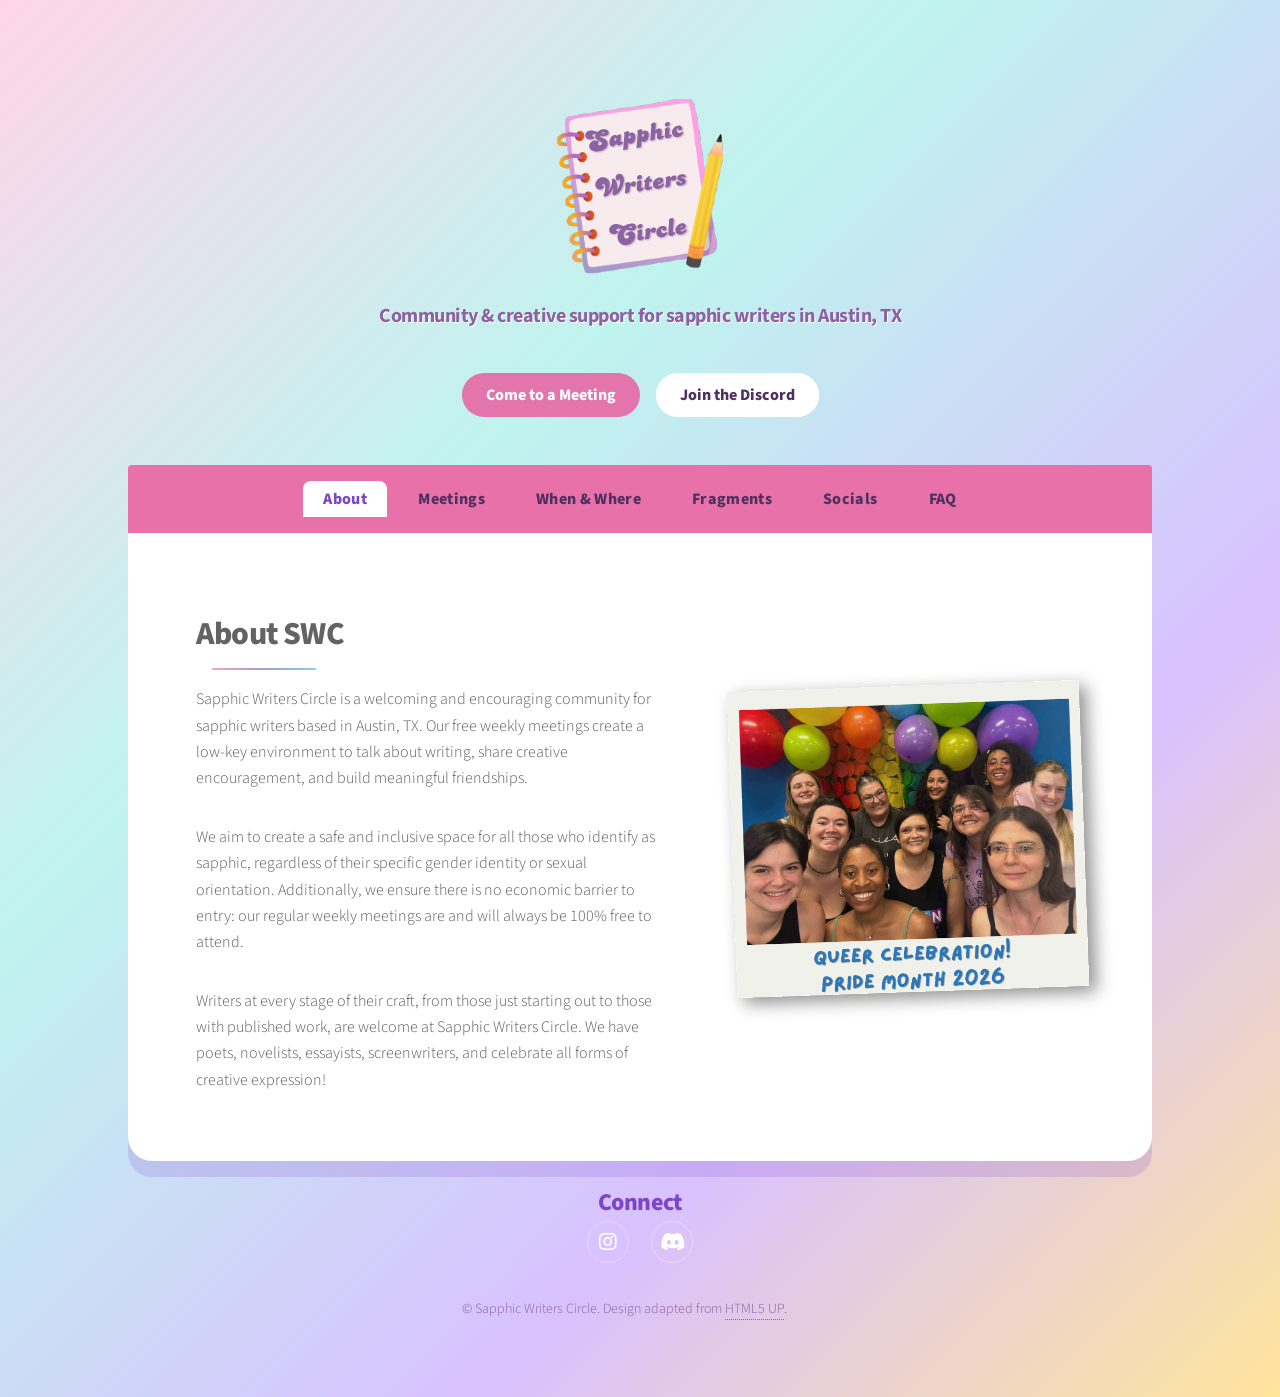
==== commit 804e449b: "adding blog content" ====
--- a/index.html
+++ b/index.html
@@ -27,6 +27,39 @@
       name="description"
       content="Sapphic Writers Circle is a free weekly community writing group for sapphic writers in Austin, TX. All genres and experience levels welcome."
     />
+    <meta property="og:type" content="website" />
+    <meta property="og:site_name" content="Sapphic Writers Circle" />
+    <meta property="og:url" content="https://www.sapphicwriterscircle.com/" />
+    <meta property="og:title" content="Sapphic Writers Circle | Austin, TX" />
+    <meta
+      property="og:description"
+      content="Sapphic Writers Circle is a free weekly community writing group for sapphic writers in Austin, TX. All genres and experience levels welcome."
+    />
+    <meta property="og:image" content="https://www.sapphicwriterscircle.com/images/og-image.jpg" />
+    <meta property="og:image:width" content="1200" />
+    <meta property="og:image:height" content="630" />
+    <meta property="og:image:alt" content="Sapphic Writers Circle members celebrating together" />
+    <meta name="twitter:card" content="summary_large_image" />
+    <meta name="twitter:title" content="Sapphic Writers Circle | Austin, TX" />
+    <meta
+      name="twitter:description"
+      content="Sapphic Writers Circle is a free weekly community writing group for sapphic writers in Austin, TX. All genres and experience levels welcome."
+    />
+    <meta name="twitter:image" content="https://www.sapphicwriterscircle.com/images/og-image.jpg" />
+    <script type="application/ld+json">
+      {
+        "@context": "https://schema.org",
+        "@type": "Organization",
+        "name": "Sapphic Writers Circle",
+        "url": "https://www.sapphicwriterscircle.com/",
+        "logo": "https://www.sapphicwriterscircle.com/android-chrome-512x512.png",
+        "description": "Sapphic Writers Circle is a free weekly community writing group for sapphic writers in Austin, TX.",
+        "sameAs": [
+          "https://www.instagram.com/sapphicwriterscircle/",
+          "https://discord.gg/nKW9PHcg6"
+        ]
+      }
+    </script>
     <link rel="stylesheet" href="/assets/css/main.css" />
     <noscript
       ><link rel="stylesheet" href="/assets/css/noscript.css"
@@ -55,7 +88,7 @@
               <p>
                 We aim to create a safe and inclusive space for all those who
                 identify as sapphic, regardless of their specific gender
-                identity or sexual orientation.
+                identity or sexual orientation. Additionally, we ensure there is no economic barrier to entry: our regular weekly meetings are and will always be 100% free to attend.
               </p>
 
               <p>
@@ -84,7 +117,7 @@
     <script src="/assets/js/browser.min.js"></script>
     <script src="/assets/js/breakpoints.min.js"></script>
     <script src="/assets/js/util.js"></script>
+    <script src="/assets/js/nav.js"></script>
     <script src="/assets/js/main.js"></script>
-    <script src="/assets/js/nav.js"></script>
   </body>
 </html>
--- a/assets/css/swc.css
+++ b/assets/css/swc.css
@@ -409,7 +409,9 @@
   }
 
   #expect header.major > p {
-    display: none;
+    font-size: 0.8em;
+    line-height: 1.35;
+    margin-bottom: 0.6em;
   }
 
   .saturday-lineup {
@@ -963,3 +965,97 @@
   padding-top: 24px;
   padding-bottom: 0;
 }
+
+/* Fragments journal */
+
+#fragments header.major {
+  text-align: center;
+}
+
+.fragments-intro {
+  max-width: 38em;
+  margin: 0 auto;
+}
+
+.fragments-list {
+  display: grid;
+  gap: 1.5em;
+  max-width: 38em;
+  margin: 2em auto 0;
+  text-align: left;
+}
+
+.fragment-card {
+  border: 3px solid #ffe49c;
+  border-radius: 1em;
+  padding: 1.25em 1.5em;
+  background: #fffdf7;
+  transition:
+    transform 0.15s ease,
+    box-shadow 0.15s ease;
+}
+
+.fragment-card:hover {
+  transform: translateY(-2px);
+  box-shadow: 0 0.5em 0 rgba(125, 69, 199, 0.12);
+}
+
+.fragment-card-number {
+  display: block;
+  color: #8b62a2;
+  font-weight: 700;
+  font-size: 0.85em;
+  letter-spacing: 0.03em;
+  text-transform: uppercase;
+  margin-bottom: 0.35em;
+}
+
+.fragment-card h2 {
+  margin-bottom: 0.35em !important;
+}
+
+.fragment-card h2 a {
+  color: #7d45c7;
+  border-bottom: none;
+}
+
+.fragment-card p {
+  margin-bottom: 0.75em;
+}
+
+.fragment-card .read-more {
+  color: #e375ac;
+  font-weight: 800;
+  border-bottom: none;
+}
+
+/* Individual fragment post */
+
+.fragment-post header.major {
+  text-align: center;
+  margin-bottom: 1.5em !important;
+}
+
+.fragment-post-number {
+  display: block;
+  color: #8b62a2;
+  font-weight: 700;
+  font-size: 0.9em;
+  letter-spacing: 0.03em;
+  text-transform: uppercase;
+  margin-top: 0.5em;
+}
+
+.fragment-post-body {
+  max-width: 38em;
+  margin: 0 auto;
+  text-align: left;
+}
+
+.fragment-post-back {
+  display: inline-block;
+  margin-top: 1em;
+  font-weight: 800;
+  color: #e375ac;
+  border-bottom: none;
+}
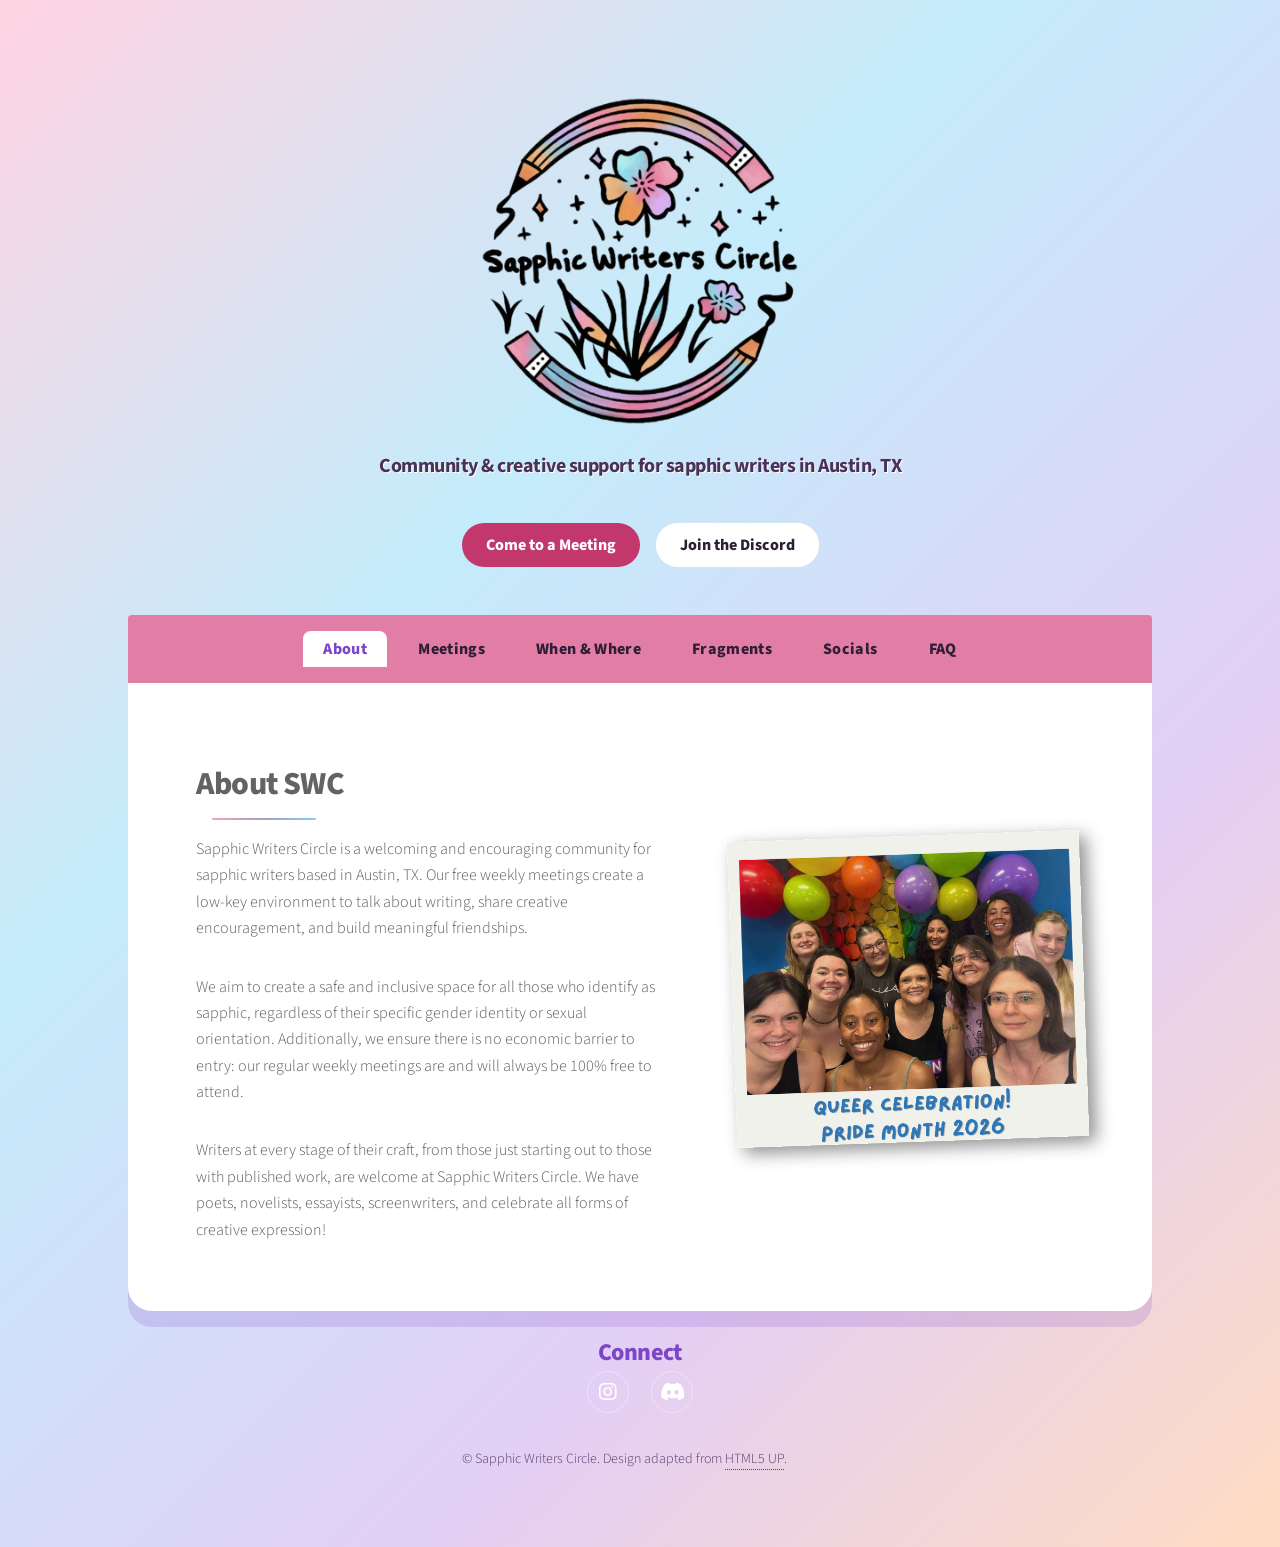
==== commit 785e10b2: "new logos!" ====
--- a/index.html
+++ b/index.html
@@ -17,7 +17,12 @@
     </script>
     <title>Sapphic Writers Circle | Austin, TX</title>
     <link rel="canonical" href="https://www.sapphicwriterscircle.com/" />
-    <link rel="icon" href="/favicon.ico" type="image/x-icon" />
+    <link rel="icon" href="/favicon.ico" sizes="48x48" />
+    <link rel="icon" type="image/png" sizes="32x32" href="/favicon-32x32.png" />
+    <link rel="icon" type="image/png" sizes="16x16" href="/favicon-16x16.png" />
+    <link rel="apple-touch-icon" href="/apple-touch-icon.png" />
+    <link rel="manifest" href="/site.webmanifest" />
+    <meta name="theme-color" content="#e27da6" />
     <meta charset="utf-8" />
     <meta
       name="viewport"
@@ -35,24 +40,24 @@
       property="og:description"
       content="Sapphic Writers Circle is a free weekly community writing group for sapphic writers in Austin, TX. All genres and experience levels welcome."
     />
-    <meta property="og:image" content="https://www.sapphicwriterscircle.com/images/og-image.jpg" />
+    <meta property="og:image" content="https://www.sapphicwriterscircle.com/images/og-image-2026.jpg" />
     <meta property="og:image:width" content="1200" />
     <meta property="og:image:height" content="630" />
-    <meta property="og:image:alt" content="Sapphic Writers Circle members celebrating together" />
+    <meta property="og:image:alt" content="Sapphic Writers Circle logo beside a photo of members celebrating together" />
     <meta name="twitter:card" content="summary_large_image" />
     <meta name="twitter:title" content="Sapphic Writers Circle | Austin, TX" />
     <meta
       name="twitter:description"
       content="Sapphic Writers Circle is a free weekly community writing group for sapphic writers in Austin, TX. All genres and experience levels welcome."
     />
-    <meta name="twitter:image" content="https://www.sapphicwriterscircle.com/images/og-image.jpg" />
+    <meta name="twitter:image" content="https://www.sapphicwriterscircle.com/images/og-image-2026.jpg" />
     <script type="application/ld+json">
       {
         "@context": "https://schema.org",
         "@type": "Organization",
         "name": "Sapphic Writers Circle",
         "url": "https://www.sapphicwriterscircle.com/",
-        "logo": "https://www.sapphicwriterscircle.com/android-chrome-512x512.png",
+        "logo": "https://www.sapphicwriterscircle.com/images/brand/swc-flower-512.png",
         "description": "Sapphic Writers Circle is a free weekly community writing group for sapphic writers in Austin, TX.",
         "sameAs": [
           "https://www.instagram.com/sapphicwriterscircle/",
--- a/assets/css/swc.css
+++ b/assets/css/swc.css
@@ -1,4 +1,20 @@
 /* SWC visual layer: pastel Y2K / scrapbook vibe */
+
+/* Brand colors, sampled from the 2026 logo.
+   Bright tones are for fills and decoration; text uses the ink/plum/deep tones,
+   which pass WCAG AA contrast on the pastel background and on white. */
+:root {
+  --swc-pink: #e27da6;
+  --swc-pink-deep: #c2376c;
+  --swc-pink-deeper: #a82d5e;
+  --swc-blue: #43b9e7;
+  --swc-lavender: #d4a1d1;
+  --swc-orange: #ea9b64;
+  --swc-ink: #2e1f36;
+  --swc-plum: #4a3158;
+  --swc-plum-soft: #5a3d6b;
+  --swc-purple: #7d45c7;
+}
 
 body {
   background:
@@ -6,7 +22,7 @@
       /* circle at 10% 20%, */ rgba(255, 255, 255, 0.55) 0 7px,
       transparent 8px
     ),
-    linear-gradient(135deg, #ffd4ea 0%, #bff4ee 35%, #d9c1ff 70%, #ffe49c 100%);
+    linear-gradient(135deg, #ffd3e2 0%, #c4ecfb 35%, #e3cff5 70%, #ffdcc2 100%);
   color: #4f4358;
 }
 
@@ -18,11 +34,24 @@
   color: #7d45c7;
   font-weight: 800;
   text-shadow: 3px 3px 0 #ffffff;
-  display: none;
+}
+
+/* The badge already spells out the name, so hide the h1 visually but keep it
+   for screen readers and search engines. */
+#header h1 {
+  position: absolute;
+  width: 1px;
+  height: 1px;
+  margin: -1px;
+  padding: 0;
+  overflow: hidden;
+  clip: rect(0 0 0 0);
+  white-space: nowrap;
+  border: 0;
 }
 
 #header p {
-  color: #8b62a2;
+  color: var(--swc-plum);
   font-weight: 700;
   text-shadow: 1px 1px 0 #ffffff;
 }
@@ -42,12 +71,12 @@
 }
 
 #nav {
-  background: #e971aa;
+  background: var(--swc-pink);
   border-bottom: 4px solid #ffffff;
 }
 
 #nav a.tab-link {
-  color: #4f315f;
+  color: var(--swc-ink);
   font-weight: 800;
   letter-spacing: 0.02em;
 }
@@ -58,7 +87,7 @@
 
 #nav a.tab-link.active {
   background: #ffffff;
-  color: #7d45c7;
+  color: var(--swc-purple);
 }
 
 h1,
@@ -76,7 +105,7 @@
 }
 
 header.major h2:after {
-  background-color: #ff6fb5;
+  background-color: var(--swc-pink);
   background-image: none;
   margin: 0.5em;
 }
@@ -100,15 +129,26 @@
 
 .button.primary,
 button.button.primary {
-  background: #e375ac;
+  background: var(--swc-pink-deep);
   box-shadow: none;
   color: #ffffff !important;
+}
+
+/* The template's primary hover/active states are light blue; keep them pink. */
+.button.primary:hover,
+button.button.primary:hover {
+  background: var(--swc-pink-deeper);
+}
+
+.button.primary:active,
+button.button.primary:active {
+  background: #8f2650;
 }
 
 .button,
 button.button:not(.primary) {
   background: #ffffff;
-  color: #4f315f !important;
+  color: var(--swc-ink) !important;
   box-shadow: inset 0 0 0 2px #ffffff;
 }
 
@@ -209,7 +249,7 @@
 
 .lineup-heading p {
   margin: 0.25em 0 0;
-  color: #8b62a2 !important;
+  color: var(--swc-plum-soft) !important;
   font-size: 0.82em;
   font-weight: 800;
   line-height: 1.1;
@@ -502,10 +542,30 @@
   border: 3px solid #ffffff;
 }
 
+/* Meeting info tiles: brand pastels with ink text (the old gray-on-pastel was
+   below 3:1 contrast) */
+.statistics li.style1 {
+  background-color: #f5b3c8;
+}
+
+.statistics li.style2 {
+  background-color: #dcc0ec;
+}
+
+.statistics li.style3 {
+  background-color: #a9dcf2;
+}
+
+#main .statistics li,
+#main .statistics li a,
+#main .statistics li .icon {
+  color: var(--swc-ink);
+}
+
 #footer,
 #footer h2,
 #footer p {
-  color: #8b62a2;
+  color: var(--swc-plum-soft);
   text-shadow: none;
 }
 
@@ -565,7 +625,7 @@
   #nav a.tab-link {
     background: transparent;
     border-radius: 0;
-    color: #4f315f;
+    color: var(--swc-ink);
     font-size: 0.8em;
     font-weight: 800;
     height: auto;
@@ -574,20 +634,79 @@
     white-space: nowrap;
   }
 
+  /* White pill for the current page: white text on pink was too faint */
   #nav a.tab-link.active {
-    background: transparent;
-    color: #ffffff;
-    text-decoration: underline;
-    text-underline-offset: 0.25em;
+    background: #ffffff;
+    border-radius: 999px;
+    color: var(--swc-ink);
+    margin: -0.25em -0.1em;
+    padding: 0.25em 0.5em;
   }
 }
 
 /* Logo + about image sizing */
 
 #header .logo img {
+  width: 320px;
+  max-width: 70vw;
+  height: auto;
+}
+
+#header.slim .logo img {
   width: 180px;
-  max-width: 35vw;
-  height: auto;
+  max-width: 40vw;
+}
+
+#header .logo {
+  margin-bottom: 1em;
+}
+
+@media screen and (max-width: 736px) {
+  #header .logo img {
+    width: 220px;
+  }
+
+  #header.slim .logo img {
+    width: 150px;
+  }
+}
+
+/* Flower mark: slides into the desktop nav once it sticks to the top */
+
+#nav .nav-mark {
+  position: absolute;
+  top: 50%;
+  left: 1em;
+  display: block;
+  border: 0;
+  line-height: 0;
+  opacity: 0;
+  pointer-events: none;
+  transform: translateY(-50%) scale(0.6) rotate(-20deg);
+  transition:
+    opacity 0.2s ease,
+    transform 0.3s ease;
+}
+
+#nav .nav-mark img {
+  width: 2.25em;
+  height: 2.25em;
+}
+
+#nav.alt .nav-mark {
+  opacity: 1;
+  pointer-events: auto;
+  transform: translateY(-50%) scale(1) rotate(0);
+}
+
+#nav.alt .nav-mark:hover {
+  transform: translateY(-50%) scale(1.08) rotate(-8deg);
+}
+
+@media screen and (max-width: 980px) {
+  #nav .nav-mark {
+    display: none;
+  }
 }
 
 .spotlight .image.about-image {
@@ -610,7 +729,7 @@
 }
 
 #join .actions .button {
-  background: #efafcf;
+  background: var(--swc-pink-deep);
   color: #ffffff !important;
   box-shadow: none;
   font-family: Arial, sans-serif;
@@ -619,7 +738,7 @@
 
 #join .actions .button.primary {
   background: #ffffff;
-  color: #5b3a6f !important;
+  color: var(--swc-ink) !important;
   box-shadow: inset 0 0 0 1px #b9b9b9;
 }
 
@@ -739,7 +858,7 @@
   background: transparent !important;
   border: 0 !important;
   box-shadow: none !important;
-  color: #e375ac !important;
+  color: var(--swc-pink-deep) !important;
   cursor: pointer;
   font-size: 1.25em;
   font-weight: 900;
@@ -791,7 +910,7 @@
 
 .faq-item summary::after {
   content: "+";
-  color: #e375ac;
+  color: var(--swc-pink-deep);
   font-size: 1.4em;
   font-weight: 900;
   grid-column: 1;
@@ -1002,7 +1121,7 @@
 
 .fragment-card-number {
   display: block;
-  color: #8b62a2;
+  color: var(--swc-plum-soft);
   font-weight: 700;
   font-size: 0.85em;
   letter-spacing: 0.03em;
@@ -1024,7 +1143,7 @@
 }
 
 .fragment-card .read-more {
-  color: #e375ac;
+  color: var(--swc-pink-deep);
   font-weight: 800;
   border-bottom: none;
 }
@@ -1038,7 +1157,7 @@
 
 .fragment-post-number {
   display: block;
-  color: #8b62a2;
+  color: var(--swc-plum-soft);
   font-weight: 700;
   font-size: 0.9em;
   letter-spacing: 0.03em;
@@ -1056,6 +1175,6 @@
   display: inline-block;
   margin-top: 1em;
   font-weight: 800;
-  color: #e375ac;
+  color: var(--swc-pink-deep);
   border-bottom: none;
 }
